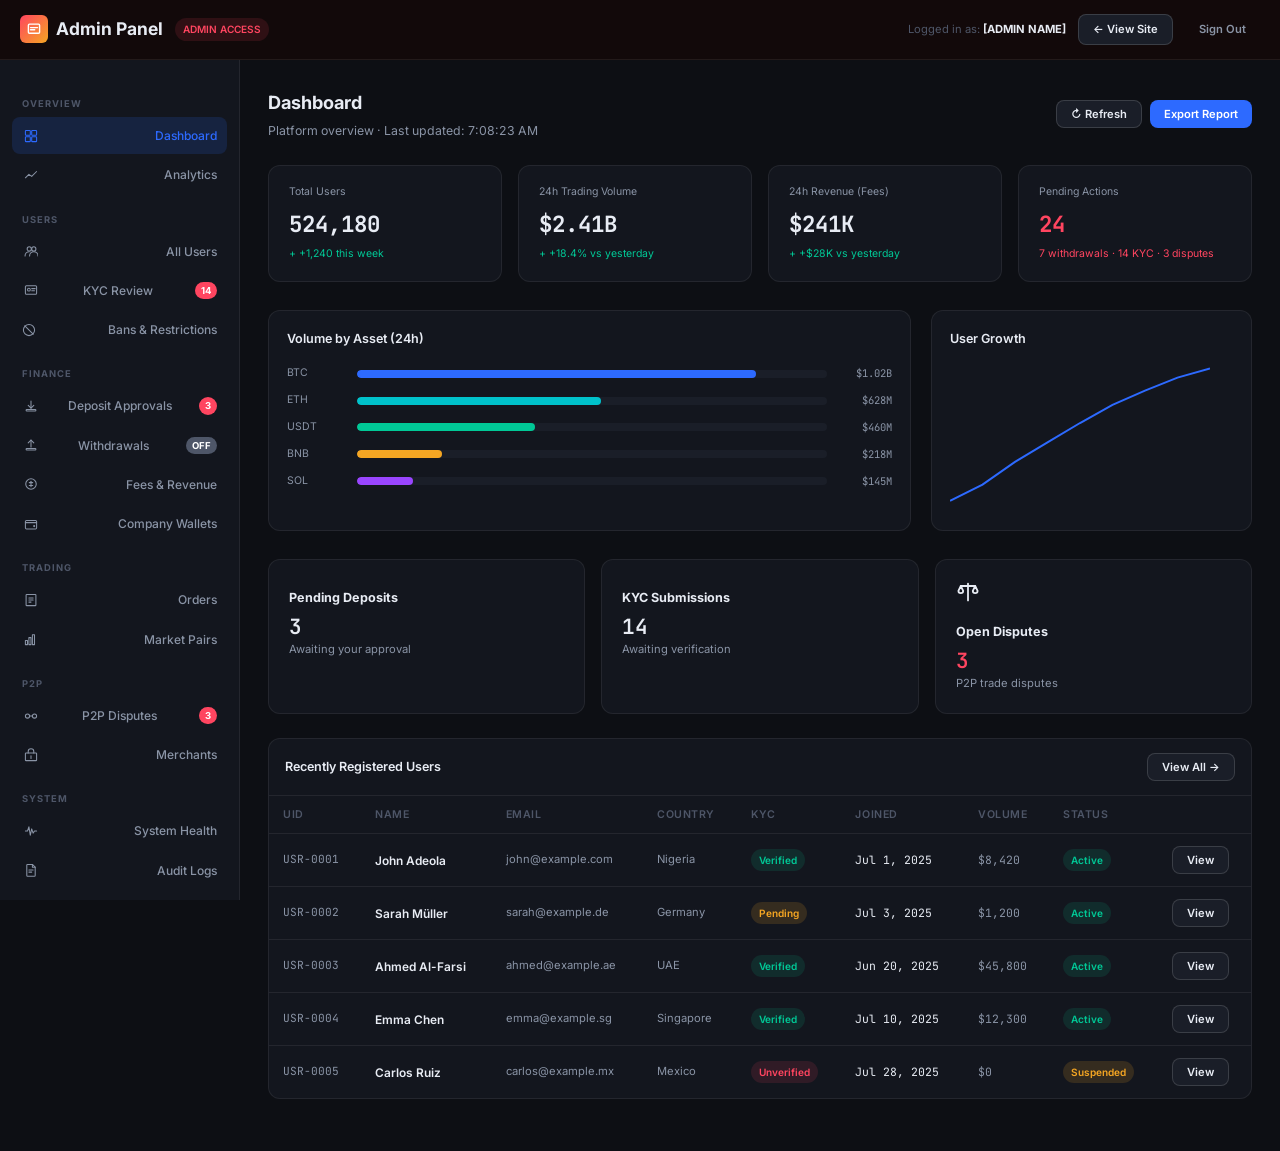
==== admin.html @ a9bc94a1 "Git desktop" ====
<!DOCTYPE html>
<html lang="en">
<head>
  <meta charset="UTF-8" />
  <meta name="viewport" content="width=device-width, initial-scale=1.0" />
  <title>Admin Panel — Arbicap</title>
  <link rel="stylesheet" href="style.css" />
  <style>
    .admin-page { padding-top: 60px; min-height: 100vh; background: var(--bg-base); }
    .admin-layout { display: grid; grid-template-columns: 240px 1fr; min-height: calc(100vh - 60px); }

    /* Admin sidebar */
    .admin-sidebar { background: var(--bg-surface); border-right: 1px solid var(--border); padding: 20px 12px; display: flex; flex-direction: column; position: sticky; top: 60px; height: calc(100vh - 60px); overflow-y: auto; }
    .admin-nav-label { font-size: 0.67rem; font-weight: 700; letter-spacing: 0.1em; text-transform: uppercase; color: var(--text-muted); padding: 0 10px; margin: 16px 0 6px; }
    .admin-nav-item { display: flex; align-items: center; justify-content: space-between; gap: 10px; padding: 9px 10px; border-radius: var(--radius); font-size: 0.86rem; font-weight: 500; color: var(--text-secondary); cursor: pointer; transition: all 0.15s; margin-bottom: 2px; }
    .admin-nav-item:hover { background: var(--bg-elevated); color: var(--text-primary); }
    .admin-nav-item.active { background: var(--accent-glow); color: var(--accent); }
    .admin-nav-item .icon { width: 18px; text-align: center; }
    .admin-nav-badge { background: var(--red); color: white; font-size: 0.68rem; font-weight: 700; padding: 1px 6px; border-radius: var(--radius-pill); }

    /* Admin content */
    .admin-content { padding: 28px; }
    .admin-section { display: none; }
    .admin-section.active { display: block; }

    /* Dashboard stats */
    .admin-stats { display: grid; grid-template-columns: repeat(4, 1fr); gap: 16px; margin-bottom: 28px; }
    .admin-stat { background: var(--bg-surface); border: 1px solid var(--border); border-radius: var(--radius-lg); padding: 18px 20px; }
    .admin-stat-label { font-size: 0.75rem; color: var(--text-secondary); margin-bottom: 6px; }
    .admin-stat-value { font-family: var(--font-mono); font-size: 1.6rem; font-weight: 700; }
    .admin-stat-sub { font-size: 0.75rem; margin-top: 4px; }

    /* Charts area */
    .admin-charts { display: grid; grid-template-columns: 2fr 1fr; gap: 20px; margin-bottom: 28px; }
    .admin-chart-card { background: var(--bg-surface); border: 1px solid var(--border); border-radius: var(--radius-lg); padding: 18px; }
    .chart-bar-row { display: flex; align-items: center; gap: 10px; margin-bottom: 10px; }
    .chart-bar-label { width: 60px; font-size: 0.75rem; color: var(--text-secondary); flex-shrink: 0; }
    .chart-bar-track { flex: 1; height: 8px; background: var(--bg-elevated); border-radius: 4px; overflow: hidden; }
    .chart-bar-fill { height: 100%; border-radius: 4px; }
    .chart-bar-val { font-size: 0.75rem; font-family: var(--font-mono); color: var(--text-secondary); width: 55px; text-align: right; flex-shrink: 0; }

    /* Tables */
    .admin-table-card { background: var(--bg-surface); border: 1px solid var(--border); border-radius: var(--radius-lg); overflow: hidden; margin-bottom: 24px; }
    .admin-table-header { display: flex; align-items: center; justify-content: space-between; padding: 14px 16px; border-bottom: 1px solid var(--border); flex-wrap: wrap; gap: 10px; }
    .admin-filters { display: flex; gap: 8px; flex-wrap: wrap; }
    .admin-filters select, .admin-filters input { background: var(--bg-elevated); border: 1px solid var(--border); border-radius: var(--radius); color: var(--text-primary); padding: 6px 10px; font-size: 0.8rem; }

    /* Risk meter */
    .risk-meter { display: flex; gap: 3px; margin-top: 4px; }
    .risk-block { width: 14px; height: 6px; border-radius: 2px; background: var(--bg-elevated); }
    .risk-block.filled-low { background: var(--green); }
    .risk-block.filled-med { background: var(--yellow); }
    .risk-block.filled-high { background: var(--red); }

    /* System health */
    .health-grid { display: grid; grid-template-columns: repeat(3, 1fr); gap: 14px; }
    .health-item { background: var(--bg-elevated); border: 1px solid var(--border); border-radius: var(--radius-lg); padding: 14px; }
    .health-status { display: flex; align-items: center; gap: 6px; font-size: 0.82rem; font-weight: 600; margin-bottom: 6px; }
    .health-dot { width: 8px; height: 8px; border-radius: 50%; }
    .health-dot.green { background: var(--green); box-shadow: 0 0 6px var(--green); }
    .health-dot.yellow { background: var(--yellow); }
    .health-dot.red { background: var(--red); }
    .health-metric { font-size: 0.75rem; color: var(--text-muted); }
  </style>
</head>
<body>

<!-- NAVBAR -->
<nav class="navbar" style="background:rgba(20,10,10,0.95);">
  <div style="display:flex;align-items:center;justify-content:space-between;width:100%;padding:0 20px;">
    <div class="flex items-center gap-12">
      <a href="index.html" class="nav-logo"><div class="logo-mark" style="background:linear-gradient(135deg,#ff4560,#f5a623);"><svg width="14" height="14" viewBox="0 0 20 20" fill="none" stroke="white" stroke-width="2" stroke-linecap="round" stroke-linejoin="round"><rect x="2" y="3" width="16" height="13" rx="1.5"/><line x1="5" y1="8" x2="15" y2="8"/><line x1="5" y1="11" x2="11" y2="11"/></svg></div><span>Admin Panel</span></a>
      <span class="badge badge-red" style="font-size:0.72rem;">ADMIN ACCESS</span>
    </div>
    <div class="flex gap-12 items-center">
      <span style="font-size:0.8rem;color:var(--text-muted);">Logged in as: <strong style="color:var(--text-primary);">[ADMIN NAME]</strong></span>
      <a href="index.html" class="btn btn-secondary btn-sm">← View Site</a>
      <button class="btn btn-ghost btn-sm" onclick="Auth.logout()">Sign Out</button>
    </div>
  </div>
</nav>

<div class="admin-page">
  <div class="admin-layout">

    <!-- ADMIN SIDEBAR -->
    <div class="admin-sidebar">
      <div class="admin-nav-label">Overview</div>
      <div class="admin-nav-item active" onclick="showAdmin('dashboard',this)"><span class="icon"><svg width="14" height="14" viewBox="0 0 20 20" fill="none" stroke="currentColor" stroke-width="1.5" stroke-linecap="round" stroke-linejoin="round"><rect x="2" y="2" width="7" height="7" rx="1"/><rect x="11" y="2" width="7" height="7" rx="1"/><rect x="2" y="11" width="7" height="7" rx="1"/><rect x="11" y="11" width="7" height="7" rx="1"/></svg></span> Dashboard</div>
      <div class="admin-nav-item" onclick="showAdmin('analytics',this)"><span class="icon"><svg width="14" height="14" viewBox="0 0 20 20" fill="none" stroke="currentColor" stroke-width="1.5" stroke-linecap="round" stroke-linejoin="round"><polyline points="2,14 7,9 11,12 18,5"/></svg></span> Analytics</div>

      <div class="admin-nav-label">Users</div>
      <div class="admin-nav-item" onclick="showAdmin('users',this)"><span class="icon"><svg width="14" height="14" viewBox="0 0 20 20" fill="none" stroke="currentColor" stroke-width="1.5" stroke-linecap="round" stroke-linejoin="round"><circle cx="7.5" cy="7" r="3"/><path d="M1.5 17c0-3.31 2.69-6 6-6"/><circle cx="14" cy="7" r="3"/><path d="M8 17c0-3.31 2.69-6 6-6s6 2.69 6 6"/></svg></span> All Users</div>
      <div class="admin-nav-item" onclick="showAdmin('kyc',this)"><span class="icon"><svg width="14" height="14" viewBox="0 0 20 20" fill="none" stroke="currentColor" stroke-width="1.5" stroke-linecap="round" stroke-linejoin="round"><rect x="2" y="4" width="16" height="12" rx="1.5"/><circle cx="7" cy="9.5" r="2"/><line x1="11" y1="8" x2="16" y2="8"/><line x1="11" y1="11" x2="15" y2="11"/></svg></span> KYC Review <span class="admin-nav-badge">14</span></div>
      <div class="admin-nav-item" onclick="showAdmin('bans',this)"><svg width="14" height="14" viewBox="0 0 20 20" fill="none" stroke="currentColor" stroke-width="1.5" stroke-linecap="round" stroke-linejoin="round"><circle cx="10" cy="10" r="8"/><line x1="4" y1="4" x2="16" y2="16"/></svg> Bans & Restrictions</div>

      <div class="admin-nav-label">Finance</div>
      <div class="admin-nav-item" onclick="showAdmin('deposits',this)"><span class="icon"><svg width="14" height="14" viewBox="0 0 20 20" fill="none" stroke="currentColor" stroke-width="1.5" stroke-linecap="round" stroke-linejoin="round"><line x1="10" y1="3" x2="10" y2="13"/><polyline points="6,9 10,13 14,9"/><rect x="3" y="15" width="14" height="2" rx="1"/></svg></span> Deposit Approvals <span class="admin-nav-badge" id="nav-dep-badge">0</span></div>
      <div class="admin-nav-item" onclick="showAdmin('withdrawals',this)"><span class="icon"><svg width="14" height="14" viewBox="0 0 20 20" fill="none" stroke="currentColor" stroke-width="1.5" stroke-linecap="round" stroke-linejoin="round"><line x1="10" y1="13" x2="10" y2="3"/><polyline points="6,7 10,3 14,7"/><rect x="3" y="15" width="14" height="2" rx="1"/></svg></span> Withdrawals <span class="admin-nav-badge" style="background:var(--text-muted);">OFF</span></div>
      <div class="admin-nav-item" onclick="showAdmin('fees',this)"><span class="icon"><svg width="14" height="14" viewBox="0 0 20 20" fill="none" stroke="currentColor" stroke-width="1.5" stroke-linecap="round" stroke-linejoin="round"><circle cx="10" cy="10" r="7.5"/><line x1="10" y1="6" x2="10" y2="14"/><line x1="7.5" y1="8" x2="12.5" y2="8"/><line x1="7.5" y1="12" x2="12.5" y2="12"/></svg></span> Fees & Revenue</div>
      <div class="admin-nav-item" onclick="showAdmin('wallets',this)"><span class="icon"><svg width="14" height="14" viewBox="0 0 20 20" fill="none" stroke="currentColor" stroke-width="1.5" stroke-linecap="round" stroke-linejoin="round"><rect x="2" y="5" width="16" height="12" rx="1.5"/><path d="M2 8h16"/><circle cx="14.5" cy="13" r="1.5" fill="currentColor" stroke="none"/></svg></span> Company Wallets</div>

      <div class="admin-nav-label">Trading</div>
      <div class="admin-nav-item" onclick="showAdmin('orders',this)"><span class="icon"><svg width="14" height="14" viewBox="0 0 20 20" fill="none" stroke="currentColor" stroke-width="1.5" stroke-linecap="round" stroke-linejoin="round"><rect x="3" y="2" width="14" height="16" rx="1"/><line x1="7" y1="7" x2="13" y2="7"/><line x1="7" y1="10" x2="13" y2="10"/><line x1="7" y1="13" x2="10" y2="13"/></svg></span> Orders</div>
      <div class="admin-nav-item" onclick="showAdmin('markets',this)"><span class="icon"><svg width="14" height="14" viewBox="0 0 20 20" fill="none" stroke="currentColor" stroke-width="1.5" stroke-linecap="round" stroke-linejoin="round"><rect x="2" y="12" width="3" height="6"/><rect x="7" y="8" width="3" height="10"/><rect x="12" y="4" width="3" height="14"/></svg></span> Market Pairs</div>

      <div class="admin-nav-label">P2P</div>
      <div class="admin-nav-item" onclick="showAdmin('p2p',this)"><span class="icon"><svg width="14" height="14" viewBox="0 0 20 20" fill="none" stroke="currentColor" stroke-width="1.5" stroke-linecap="round" stroke-linejoin="round"><circle cx="5" cy="10" r="3"/><circle cx="15" cy="10" r="3"/><line x1="8" y1="10" x2="12" y2="10"/></svg></span> P2P Disputes <span class="admin-nav-badge">3</span></div>
      <div class="admin-nav-item" onclick="showAdmin('merchants',this)"><span class="icon"><svg width="14" height="14" viewBox="0 0 20 20" fill="none" stroke="currentColor" stroke-width="1.5" stroke-linecap="round" stroke-linejoin="round"><rect x="2" y="7" width="16" height="11" rx="1"/><path d="M6 7V5a4 4 0 018 0v2"/><line x1="10" y1="11" x2="10" y2="15"/></svg></span> Merchants</div>

      <div class="admin-nav-label">System</div>
      <div class="admin-nav-item" onclick="showAdmin('system',this)"><span class="icon"><svg width="14" height="14" viewBox="0 0 20 20" fill="none" stroke="currentColor" stroke-width="1.5" stroke-linecap="round" stroke-linejoin="round"><polyline points="2,10 5,10 7,4 9,16 11,7 13,13 15,10 18,10"/></svg></span> System Health</div>
      <div class="admin-nav-item" onclick="showAdmin('logs',this)"><span class="icon"><svg width="14" height="14" viewBox="0 0 20 20" fill="none" stroke="currentColor" stroke-width="1.5" stroke-linecap="round" stroke-linejoin="round"><path d="M5 2h7l4 4v12a1 1 0 01-1 1H5a1 1 0 01-1-1V3a1 1 0 011-1z"/><polyline points="12,2 12,6 16,6"/><line x1="7" y1="10" x2="13" y2="10"/><line x1="7" y1="13" x2="11" y2="13"/></svg></span> Audit Logs</div>
      <div class="admin-nav-item" onclick="showAdmin('settings',this)"><span class="icon"><svg width="14" height="14" viewBox="0 0 20 20" fill="none" stroke="currentColor" stroke-width="1.5" stroke-linecap="round" stroke-linejoin="round"><circle cx="10" cy="10" r="2.5"/><path d="M10 2v2M10 16v2M2 10h2M16 10h2M4.22 4.22l1.42 1.42M14.36 14.36l1.42 1.42M4.22 15.78l1.42-1.42M14.36 5.64l1.42-1.42"/></svg></span> Platform Settings</div>

      <div style="margin-top:auto;padding-top:16px;border-top:1px solid var(--border);">
        <div style="font-size:0.72rem;color:var(--text-muted);text-align:center;">v1.0.0 · Arbicap<br/>Admin Panel</div>
      </div>
    </div>

    <!-- ADMIN CONTENT -->
    <div class="admin-content">

      <!-- ── DASHBOARD ─────────────────────────── -->
      <div class="admin-section active" id="admin-dashboard">
        <div class="page-header flex justify-between items-center">
          <div><div class="page-title">Dashboard</div><div class="page-subtitle">Platform overview · Last updated: <span id="admin-time"></span></div></div>
          <div class="flex gap-8">
            <button class="btn btn-secondary btn-sm" onclick="showToast('Refreshing data...','info')">↻ Refresh</button>
            <button class="btn btn-primary btn-sm" onclick="showToast('Generating report...','info')"> Export Report</button>
          </div>
        </div>

        <!-- Stats -->
        <div class="admin-stats">
          <div class="admin-stat">
            <div class="admin-stat-label">Total Users</div>
            <div class="admin-stat-value">524,180</div>
            <div class="admin-stat-sub text-green">+ +1,240 this week</div>
          </div>
          <div class="admin-stat">
            <div class="admin-stat-label">24h Trading Volume</div>
            <div class="admin-stat-value">$2.41B</div>
            <div class="admin-stat-sub text-green">+ +18.4% vs yesterday</div>
          </div>
          <div class="admin-stat">
            <div class="admin-stat-label">24h Revenue (Fees)</div>
            <div class="admin-stat-value">$241K</div>
            <div class="admin-stat-sub text-green">+ +$28K vs yesterday</div>
          </div>
          <div class="admin-stat">
            <div class="admin-stat-label">Pending Actions</div>
            <div class="admin-stat-value text-red">24</div>
            <div class="admin-stat-sub text-red">7 withdrawals · 14 KYC · 3 disputes</div>
          </div>
        </div>

        <!-- Charts row -->
        <div class="admin-charts">
          <div class="admin-chart-card">
            <div class="card-header"><span class="card-title">Volume by Asset (24h)</span></div>
            <div class="chart-bar-row"><span class="chart-bar-label">BTC</span><div class="chart-bar-track"><div class="chart-bar-fill" style="width:85%;background:var(--accent);"></div></div><span class="chart-bar-val">$1.02B</span></div>
            <div class="chart-bar-row"><span class="chart-bar-label">ETH</span><div class="chart-bar-track"><div class="chart-bar-fill" style="width:52%;background:var(--teal);"></div></div><span class="chart-bar-val">$628M</span></div>
            <div class="chart-bar-row"><span class="chart-bar-label">USDT</span><div class="chart-bar-track"><div class="chart-bar-fill" style="width:38%;background:var(--green);"></div></div><span class="chart-bar-val">$460M</span></div>
            <div class="chart-bar-row"><span class="chart-bar-label">BNB</span><div class="chart-bar-track"><div class="chart-bar-fill" style="width:18%;background:var(--yellow);"></div></div><span class="chart-bar-val">$218M</span></div>
            <div class="chart-bar-row"><span class="chart-bar-label">SOL</span><div class="chart-bar-track"><div class="chart-bar-fill" style="width:12%;background:#9945ff;"></div></div><span class="chart-bar-val">$145M</span></div>
          </div>
          <div class="admin-chart-card">
            <div class="card-header"><span class="card-title">User Growth</span></div>
            <canvas id="admin-chart" width="260" height="140"></canvas>
          </div>
        </div>

        <!-- Quick links to pending -->
        <div style="display:grid;grid-template-columns:repeat(3,1fr);gap:16px;margin-bottom:24px;">
          <div class="card" style="cursor:pointer;" onclick="showAdmin('deposits',document.querySelector('[onclick*=deposits]'))">
            <div style="font-size:1.5rem;margin-bottom:8px;"></div>
            <div style="font-size:0.9rem;font-weight:700;">Pending Deposits</div>
            <div class="stat-value text-yellow mt-8" id="dash-dep-count">—</div>
            <div class="caption mt-4">Awaiting your approval</div>
          </div>
          <div class="card" style="cursor:pointer;" onclick="showAdmin('kyc',document.querySelector('[onclick*=kyc]'))">
            <div style="font-size:1.5rem;margin-bottom:8px;"></div>
            <div style="font-size:0.9rem;font-weight:700;">KYC Submissions</div>
            <div class="stat-value text-yellow mt-8">14</div>
            <div class="caption mt-4">Awaiting verification</div>
          </div>
          <div class="card" style="cursor:pointer;" onclick="showAdmin('p2p',document.querySelector('[onclick*=p2p]'))">
            <div style="margin-bottom:12px;"><svg width="24" height="24" viewBox="0 0 20 20" fill="none" stroke="currentColor" stroke-width="1.5" stroke-linecap="round" stroke-linejoin="round"><line x1="10" y1="3" x2="10" y2="17"/><line x1="4" y1="5" x2="16" y2="5"/><path d="M4 5L2 9c0 2 2 2 2 2s2 0 2-2L4 5z"/><path d="M16 5L14 9c0 2 2 2 2 2s2 0 2-2L16 5z"/></svg></div>
            <div style="font-size:0.9rem;font-weight:700;">Open Disputes</div>
            <div class="stat-value text-red mt-8">3</div>
            <div class="caption mt-4">P2P trade disputes</div>
          </div>
        </div>

        <!-- Recent users -->
        <div class="admin-table-card">
          <div class="admin-table-header"><span class="card-title">Recently Registered Users</span><button class="btn btn-secondary btn-sm" onclick="showAdmin('users',document.querySelector('[onclick*=users]'))">View All →</button></div>
          <div class="table-wrap">
            <table>
              <thead><tr><th>UID</th><th>Name</th><th>Email</th><th>Country</th><th>KYC</th><th>Joined</th><th>Volume</th><th>Status</th><th></th></tr></thead>
              <tbody id="recent-users"></tbody>
            </table>
          </div>
        </div>
      </div>

      <!-- ── USERS ────────────────────────────── -->
      <div class="admin-section" id="admin-users">
        <div class="page-header"><div class="page-title">User Management</div></div>
        <div class="admin-table-card">
          <div class="admin-table-header">
            <span class="card-title">All Users (524,180)</span>
            <div class="admin-filters">
              <input type="text" placeholder=" Search name / email / UID..." style="width:240px;" />
              <select><option>All KYC</option><option>Verified</option><option>Pending</option><option>Unverified</option></select>
              <select><option>All Status</option><option>Active</option><option>Suspended</option><option>Banned</option></select>
              <select><option>All Countries</option><option>Nigeria</option><option>USA</option><option>UK</option></select>
              <button class="btn btn-primary btn-sm">Filter</button>
            </div>
          </div>
          <div class="table-wrap">
            <table>
              <thead><tr><th>UID</th><th>Name</th><th>Email</th><th>Country</th><th>KYC</th><th>Balance (USDT)</th><th>Joined</th><th>Risk</th><th>Status</th><th>Actions</th></tr></thead>
              <tbody id="users-tbody"></tbody>
            </table>
          </div>
          <div style="display:flex;justify-content:space-between;align-items:center;padding:12px 16px;border-top:1px solid var(--border);">
            <span class="caption">Showing 1–20 of 524,180 users</span>
            <div class="flex gap-8"><button class="btn btn-secondary btn-sm">← Prev</button><button class="btn btn-primary btn-sm">1</button><button class="btn btn-secondary btn-sm">2</button><button class="btn btn-secondary btn-sm">Next →</button></div>
          </div>
        </div>
      </div>

      <!-- ── KYC REVIEW ─────────────────────── -->
      <div class="admin-section" id="admin-kyc">
        <div class="page-header"><div class="page-title">KYC Review Queue</div><div class="page-subtitle">14 submissions awaiting review</div></div>
        <div class="admin-table-card">
          <div class="admin-table-header">
            <div class="admin-filters">
              <select><option>All Levels</option><option>Level 2</option><option>Level 3</option></select>
              <select><option>All Status</option><option>Pending</option><option>In Review</option></select>
              <select><option>All Countries</option></select>
            </div>
          </div>
          <div class="table-wrap">
            <table>
              <thead><tr><th>UID</th><th>Name</th><th>Country</th><th>Level</th><th>Submitted</th><th>ID Type</th><th>Selfie</th><th>Status</th><th>Actions</th></tr></thead>
              <tbody id="kyc-tbody"></tbody>
            </table>
          </div>
        </div>
      </div>

      <!-- ── DEPOSITS (PENDING APPROVAL) ─────── -->
      <div class="admin-section" id="admin-deposits">
        <div class="page-header flex justify-between items-center">
          <div><div class="page-title">Deposit Approvals</div><div class="page-subtitle">Users send to the company wallet, then submit their tx hash here for your review</div></div>
          <button class="btn btn-secondary btn-sm" onclick="loadPendingDeposits()">↻ Refresh</button>
        </div>

        <div class="alert alert-info mb-20" style="font-size:0.85rem;">
          <strong>How this works:</strong> Every user deposits to your company wallet addresses. After sending, they submit their transaction hash. You verify it on the blockchain explorer, then click <strong>Approve</strong> to credit their account, or <strong>Reject</strong> if invalid.
        </div>

        <!-- Company wallet addresses quick-reference -->
        <div class="card mb-20">
          <div class="card-title mb-12"> Your Company Wallet Addresses</div>
          <div class="table-wrap">
            <table>
              <thead><tr><th>Coin</th><th>Network</th><th>Your Wallet Address</th><th>Explorer</th></tr></thead>
              <tbody id="company-wallets-tbody"></tbody>
            </table>
          </div>
        </div>

        <!-- Pending deposits table -->
        <div class="admin-table-card">
          <div class="admin-table-header">
            <span class="card-title">Pending Deposit Submissions <span id="pending-dep-count" class="badge badge-red ml-8">0</span></span>
            <div class="admin-filters">
              <select id="dep-filter-asset" onchange="filterDeposits()">
                <option value="">All Assets</option>
                <option>BTC</option><option>ETH</option><option>USDT</option><option>BNB</option><option>SOL</option><option>XRP</option>
              </select>
              <button class="btn btn-primary btn-sm" onclick="loadPendingDeposits()">Filter</button>
            </div>
          </div>
          <div class="table-wrap">
            <table>
              <thead>
                <tr>
                  <th>Submitted</th>
                  <th>User</th>
                  <th>KYC</th>
                  <th>Asset</th>
                  <th>Network</th>
                  <th>Amount</th>
                  <th>TX Hash</th>
                  <th>Verify</th>
                  <th>Actions</th>
                </tr>
              </thead>
              <tbody id="deposits-tbody">
                <tr><td colspan="9" style="text-align:center;color:var(--text-muted);padding:32px;">Click Refresh to load pending deposits</td></tr>
              </tbody>
            </table>
          </div>
        </div>

        <!-- All deposit history -->
        <div class="admin-table-card mt-24">
          <div class="admin-table-header">
            <span class="card-title">All Deposit History</span>
            <div class="admin-filters">
              <select id="dep-hist-status">
                <option value="">All Status</option>
                <option value="pending_review">Pending</option>
                <option value="completed">Approved</option>
                <option value="failed">Rejected</option>
              </select>
              <select id="dep-hist-asset"><option value="">All Assets</option><option>BTC</option><option>ETH</option><option>USDT</option></select>
              <button class="btn btn-primary btn-sm" onclick="loadDepositHistory()">Load</button>
            </div>
          </div>
          <div class="table-wrap">
            <table>
              <thead><tr><th>Date</th><th>User</th><th>Asset</th><th>Amount</th><th>TX Hash</th><th>Status</th><th>Reviewed By</th></tr></thead>
              <tbody id="dep-history-tbody">
                <tr><td colspan="7" style="text-align:center;color:var(--text-muted);padding:24px;">Click Load to view history</td></tr>
              </tbody>
            </table>
          </div>
        </div>
      </div>

      <!-- ── WITHDRAWALS ─────────────────────── -->
      <div class="admin-section" id="admin-withdrawals">
        <div class="page-header"><div class="page-title">Withdrawal Management</div><div class="page-subtitle">Withdrawals are currently disabled platform-wide</div></div>

        <div class="alert alert-warning mb-20">
           <strong>Withdrawals are currently disabled.</strong> To enable them, set <code style="background:var(--bg-elevated);padding:2px 6px;border-radius:4px;">WITHDRAWALS_LIVE=true</code> in your backend <code>.env</code> file and restart the server.
          <br/><br/>
          When enabled, withdrawal requests will appear here for manual review before processing.
        </div>

        <div class="card mb-20">
          <div class="card-title mb-12">Withdrawal System Status</div>
          <div style="display:flex;align-items:center;gap:16px;padding:16px;background:var(--bg-elevated);border-radius:var(--radius-lg);">
            <div style="width:12px;height:12px;border-radius:50%;background:var(--red);box-shadow:0 0 8px var(--red);flex-shrink:0;"></div>
            <div>
              <div style="font-weight:600;">Withdrawals: OFFLINE</div>
              <div class="caption">Set WITHDRAWALS_LIVE=true in .env to enable. Restart backend after changing.</div>
            </div>
            <button class="btn btn-secondary btn-sm" style="margin-left:auto;" onclick="showToast('Set WITHDRAWALS_LIVE=true in your backend .env file and restart the server','info',5000)">How to Enable →</button>
          </div>
        </div>

        <div class="admin-table-card">
          <div class="admin-table-header">
            <span class="card-title">Pending Withdrawal Requests</span>
            <div class="admin-filters">
              <select><option>All Assets</option><option>BTC</option><option>ETH</option><option>USDT</option></select>
            </div>
          </div>
          <div class="table-wrap">
            <table>
              <thead><tr><th>ID</th><th>User</th><th>Asset</th><th>Amount</th><th>To Address</th><th>Requested</th><th>Status</th><th>Actions</th></tr></thead>
              <tbody id="withdrawals-tbody">
                <tr><td colspan="8" style="text-align:center;color:var(--text-muted);padding:32px;">No pending withdrawals — withdrawals are currently disabled</td></tr>
              </tbody>
            </table>
          </div>
        </div>
      </div>

      <!-- ── P2P DISPUTES ─────────────────────── -->
      <div class="admin-section" id="admin-p2p">
        <div class="page-header"><div class="page-title">P2P Disputes</div><div class="page-subtitle">3 open disputes requiring resolution</div></div>
        <div class="admin-table-card">
          <div class="table-wrap">
            <table>
              <thead><tr><th>Order ID</th><th>Buyer</th><th>Seller</th><th>Asset</th><th>Amount</th><th>Reason</th><th>Opened</th><th>Status</th><th>Actions</th></tr></thead>
              <tbody id="disputes-tbody"></tbody>
            </table>
          </div>
        </div>
      </div>

      <!-- ── SYSTEM HEALTH ─────────────────────── -->
      <div class="admin-section" id="admin-system">
        <div class="page-header"><div class="page-title">System Health</div></div>
        <div class="health-grid mb-24">
          <div class="health-item"><div class="health-status"><div class="health-dot green"></div> Matching Engine</div><div class="health-metric">Latency: 8ms · Orders/sec: 12,400</div></div>
          <div class="health-item"><div class="health-status"><div class="health-dot green"></div>WebSocket Server</div><div class="health-metric">Connections: 84,200 · Uptime: 99.98%</div></div>
          <div class="health-item"><div class="health-status"><div class="health-dot green"></div>REST API</div><div class="health-metric">Req/min: 240K · P99: 42ms</div></div>
          <div class="health-item"><div class="health-status"><div class="health-dot green"></div>Database (Primary)</div><div class="health-metric">CPU: 34% · Queries/sec: 8,200</div></div>
          <div class="health-item"><div class="health-status"><div class="health-dot green"></div>Redis Cache</div><div class="health-metric">Hit rate: 98.2% · Memory: 12.4GB</div></div>
          <div class="health-item"><div class="health-status"><div class="health-dot yellow"></div>Bitcoin Node</div><div class="health-metric">Block: [LATEST] · Sync: 99.8%</div></div>
          <div class="health-item"><div class="health-status"><div class="health-dot green"></div>Ethereum Node</div><div class="health-metric">Block: [LATEST] · Sync: 100%</div></div>
          <div class="health-item"><div class="health-status"><div class="health-dot green"></div>Hot Wallet Service</div><div class="health-metric">Balance: [BALANCE] BTC · Active</div></div>
          <div class="health-item"><div class="health-status"><div class="health-dot green"></div>KYC Provider</div><div class="health-metric">API: Online · Queue: 14 pending</div></div>
        </div>
        <div class="card">
          <div class="card-title mb-16">Wallet Reserves</div>
          <div style="display:grid;grid-template-columns:repeat(4,1fr);gap:16px;">
            <div class="stat-card"><div class="stat-label">Hot Wallet (BTC)</div><div class="stat-value">[X.XX] BTC</div><div class="stat-change caption">~5% of total</div></div>
            <div class="stat-card"><div class="stat-label">Cold Storage (BTC)</div><div class="stat-value">[X.XX] BTC</div><div class="stat-change caption">~95% of total</div></div>
            <div class="stat-card"><div class="stat-label">Hot Wallet (ETH)</div><div class="stat-value">[X.XX] ETH</div><div class="stat-change caption">~5% of total</div></div>
            <div class="stat-card"><div class="stat-label">USDT Reserves</div><div class="stat-value">$[X.XM]</div><div class="stat-change caption">Operational pool</div></div>
          </div>
        </div>
      </div>

      <!-- ── PLATFORM SETTINGS ─────────────────── -->
      <div class="admin-section" id="admin-settings">
        <div class="page-header"><div class="page-title">Platform Settings</div></div>
        <div style="display:flex;flex-direction:column;gap:20px;">
          <div class="card">
            <div class="card-title mb-16">Trading Settings</div>
            <div style="display:grid;grid-template-columns:1fr 1fr;gap:16px;">
              <div class="form-group"><label class="form-label">Maker Fee (%)</label><input type="number" class="form-input w-full" value="0.1" step="0.01" /></div>
              <div class="form-group"><label class="form-label">Taker Fee (%)</label><input type="number" class="form-input w-full" value="0.1" step="0.01" /></div>
              <div class="form-group"><label class="form-label">P2P Trade Fee (%)</label><input type="number" class="form-input w-full" value="0" step="0.01" /></div>
              <div class="form-group"><label class="form-label">Min Order Size (USDT)</label><input type="number" class="form-input w-full" value="1" /></div>
            </div>
          </div>
          <div class="card">
            <div class="card-title mb-16">Withdrawal Limits & Controls</div>
            <div style="display:grid;grid-template-columns:1fr 1fr;gap:16px;">
              <div class="form-group"><label class="form-label">KYC Level 1 Daily Limit (USD)</label><input type="number" class="form-input w-full" value="0" /></div>
              <div class="form-group"><label class="form-label">KYC Level 2 Daily Limit (USD)</label><input type="number" class="form-input w-full" value="10000" /></div>
              <div class="form-group"><label class="form-label">KYC Level 3 Daily Limit (USD)</label><input type="number" class="form-input w-full" value="100000" /></div>
              <div class="form-group"><label class="form-label">Manual Review Threshold (USD)</label><input type="number" class="form-input w-full" value="5000" /></div>
            </div>
          </div>
          <div class="card">
            <div class="card-title mb-16">Platform Controls</div>
            <div style="display:flex;flex-direction:column;gap:14px;">
              <div style="display:flex;justify-content:space-between;align-items:center;"><div><div style="font-size:0.88rem;font-weight:600;">Maintenance Mode</div><div class="caption">Disables trading and deposits for all users</div></div><label class="toggle"><input type="checkbox" /><span class="toggle-slider"></span></label></div>
              <div style="display:flex;justify-content:space-between;align-items:center;"><div><div style="font-size:0.88rem;font-weight:600;">New Registrations</div><div class="caption">Allow new users to sign up</div></div><label class="toggle"><input type="checkbox" checked /><span class="toggle-slider"></span></label></div>
              <div style="display:flex;justify-content:space-between;align-items:center;"><div><div style="font-size:0.88rem;font-weight:600;">P2P Marketplace</div><div class="caption">Enable P2P trading for all users</div></div><label class="toggle"><input type="checkbox" checked /><span class="toggle-slider"></span></label></div>
              <div style="display:flex;justify-content:space-between;align-items:center;"><div><div style="font-size:0.88rem;font-weight:600;">Fiat Deposits</div><div class="caption">Enable fiat on-ramp</div></div><label class="toggle"><input type="checkbox" checked /><span class="toggle-slider"></span></label></div>
            </div>
          </div>
          <button class="btn btn-primary" onclick="showToast('Platform settings saved','success')">Save All Settings</button>
        </div>
      </div>

    </div>
  </div>
</div>

<!-- USER DETAIL MODAL -->
<div class="modal-overlay" id="user-modal">
  <div class="modal" style="max-width:560px;">
    <div class="modal-header"><span class="modal-title" id="user-modal-title">User Detail</span><button class="modal-close"><svg width="12" height="12" viewBox="0 0 20 20" fill="none" stroke="currentColor" stroke-width="2.5" stroke-linecap="round"><line x1="4" y1="4" x2="16" y2="16"/><line x1="16" y1="4" x2="4" y2="16"/></svg></button></div>
    <div id="user-modal-body"></div>
  </div>
</div>

<script src="icons.js"></script>
<script src="app.js"></script>
<script>
  document.getElementById('admin-time').textContent = new Date().toLocaleTimeString();

  // ── Admin nav ─────────────────────────────────
  function showAdmin(id, el) {
    document.querySelectorAll('.admin-section').forEach(s => s.classList.remove('active'));
    document.getElementById('admin-' + id).classList.add('active');
    document.querySelectorAll('.admin-nav-item').forEach(n => n.classList.remove('active'));
    if (el) el.classList.add('active');
  }

  // ── Mock data ─────────────────────────────────
  const USERS = [
    {uid:'USR-0001',name:'John Adeola',email:'john@example.com',country:'Nigeria',kyc:'Verified',balance:'$8,420',joined:'Jul 1, 2025',risk:1,status:'Active'},
    {uid:'USR-0002',name:'Sarah Müller',email:'sarah@example.de',country:'Germany',kyc:'Pending',balance:'$1,200',joined:'Jul 3, 2025',risk:2,status:'Active'},
    {uid:'USR-0003',name:'Ahmed Al-Farsi',email:'ahmed@example.ae',country:'UAE',kyc:'Verified',balance:'$45,800',joined:'Jun 20, 2025',risk:1,status:'Active'},
    {uid:'USR-0004',name:'Emma Chen',email:'emma@example.sg',country:'Singapore',kyc:'Verified',balance:'$12,300',joined:'Jul 10, 2025',risk:1,status:'Active'},
    {uid:'USR-0005',name:'Carlos Ruiz',email:'carlos@example.mx',country:'Mexico',kyc:'Unverified',balance:'$0',joined:'Jul 28, 2025',risk:3,status:'Suspended'},
  ];

  function riskMeter(level) {
    return `<div class="risk-meter">${[1,2,3].map(i => `<div class="risk-block ${i<=level?'filled-'+(level===1?'low':level===2?'med':'high'):''}"></div>`).join('')}</div>`;
  }

  function kycBadge(k) { return `<span class="badge ${k==='Verified'?'badge-green':k==='Pending'?'badge-yellow':'badge-red'}">${k}</span>`; }
  function statusBadge(s) { return `<span class="badge ${s==='Active'?'badge-green':s==='Suspended'?'badge-yellow':'badge-red'}">${s}</span>`; }

  document.getElementById('recent-users').innerHTML = USERS.map(u => `
    <tr>
      <td class="mono caption">${u.uid}</td>
      <td style="font-weight:600;font-size:0.85rem;">${u.name}</td>
      <td class="caption">${u.email}</td>
      <td class="caption">${u.country}</td>
      <td>${kycBadge(u.kyc)}</td>
      <td class="mono" style="font-size:0.82rem;">${u.joined}</td>
      <td class="mono text-secondary" style="font-size:0.82rem;">${u.balance}</td>
      <td>${statusBadge(u.status)}</td>
      <td><button class="btn btn-secondary btn-sm" onclick="viewUser('${u.uid}','${u.name}')">View</button></td>
    </tr>`).join('');

  document.getElementById('users-tbody').innerHTML = USERS.map(u => `
    <tr>
      <td class="mono caption">${u.uid}</td>
      <td style="font-weight:600;font-size:0.85rem;">${u.name}</td>
      <td class="caption">${u.email}</td>
      <td class="caption">${u.country}</td>
      <td>${kycBadge(u.kyc)}</td>
      <td class="mono text-secondary" style="font-size:0.82rem;">${u.balance}</td>
      <td class="caption">${u.joined}</td>
      <td>${riskMeter(u.risk)}</td>
      <td>${statusBadge(u.status)}</td>
      <td><div class="flex gap-4">
        <button class="btn btn-secondary btn-sm" onclick="viewUser('${u.uid}','${u.name}')">View</button>
        <button class="btn btn-ghost btn-sm text-red" onclick="showToast('User suspended','success')">Suspend</button>
      </div></td>
    </tr>`).join('');

  // KYC
  const KYC_QUEUE = [
    {uid:'USR-0012',name:'Fatima Bello',country:'Nigeria',level:'Level 2',submitted:'Jul 28, 09:12',idType:'National ID',selfie:'Uploaded',status:'Pending'},
    {uid:'USR-0021',name:'James Okafor',country:'Nigeria',level:'Level 2',submitted:'Jul 28, 11:44',idType:'Passport',selfie:'Uploaded',status:'In Review'},
    {uid:'USR-0034',name:'Priya Patel',country:'India',level:'Level 3',submitted:'Jul 27, 15:30',idType:'Passport',selfie:'Uploaded',status:'Pending'},
  ];
  document.getElementById('kyc-tbody').innerHTML = KYC_QUEUE.map(k => `
    <tr>
      <td class="mono caption">${k.uid}</td>
      <td style="font-weight:600;font-size:0.85rem;">${k.name}</td>
      <td class="caption">${k.country}</td>
      <td><span class="badge badge-blue">${k.level}</span></td>
      <td class="caption">${k.submitted}</td>
      <td class="caption">${k.idType}</td>
      <td><span class="badge badge-green">${k.selfie}</span></td>
      <td><span class="badge ${k.status==='Pending'?'badge-yellow':'badge-blue'}">${k.status}</span></td>
      <td><div class="flex gap-4">
        <button class="btn btn-primary btn-sm" onclick="showToast('Opening KYC review... integrate your KYC provider dashboard','info')">Review</button>
        <button class="btn btn-green btn-sm" onclick="showToast('KYC Approved for ${k.name}','success')">Approve</button>
        <button class="btn btn-ghost btn-sm text-red" onclick="showToast('KYC Rejected','success')">Reject</button>
      </div></td>
    </tr>`).join('');

  // Withdrawals
  const WITHDRAWALS = [
    {id:'WD-8801',user:'John Adeola',asset:'BTC',amount:'0.1200',usd:'$8,091.90',addr:'bc1qxy...0wlh',date:'Jul 29, 08:12',risk:1,status:'Pending Review'},
    {id:'WD-8802',user:'Ahmed Al-Farsi',asset:'USDT',amount:'15,000',usd:'$15,000',addr:'TXbLK...wEBR',date:'Jul 29, 10:44',risk:2,status:'Pending Review'},
    {id:'WD-8803',user:'Emma Chen',asset:'ETH',amount:'2.4000',usd:'$8,452.32',addr:'0x1a2b...3c4d',date:'Jul 29, 11:05',risk:1,status:'Approved'},
    {id:'WD-8804',user:'Carlos Ruiz',asset:'BTC',amount:'5.0000',usd:'$337,162',addr:'bc1q...suspicious',date:'Jul 29, 11:30',risk:3,status:'Pending Review'},
  ];
  document.getElementById('withdrawals-tbody').innerHTML = WITHDRAWALS.map(w => `
    <tr>
      <td class="mono caption">${w.id}</td>
      <td style="font-weight:600;font-size:0.85rem;">${w.user}</td>
      <td><span class="badge badge-blue">${w.asset}</span></td>
      <td class="mono" style="font-size:0.85rem;">${w.amount}</td>
      <td class="mono text-accent" style="font-size:0.85rem;">${w.usd}</td>
      <td class="mono caption">${w.addr}</td>
      <td class="caption">${w.date}</td>
      <td>${riskMeter(w.risk)}</td>
      <td><span class="badge ${w.status==='Approved'?'badge-green':'badge-yellow'}">${w.status}</span></td>
      <td><div class="flex gap-4">
        <button class="btn btn-green btn-sm" onclick="showToast('Withdrawal ${w.id} approved','success')">Approve</button>
        <button class="btn btn-ghost btn-sm text-red" onclick="showToast('Withdrawal rejected','success')">Reject</button>
      </div></td>
    </tr>`).join('');

  // Disputes
  const DISPUTES = [
    {id:'P2P-8821',buyer:'JohnA',seller:'CryptoKing_NG',asset:'BTC',amount:'0.00147',reason:"Paid but seller won't release",opened:'Jul 28, 14:45',status:'Open'},
    {id:'P2P-8799',buyer:'FatimaB',seller:'TraderMax',asset:'USDT',amount:'500.00',reason:'Wrong bank details',opened:'Jul 27, 11:20',status:'Under Review'},
    {id:'P2P-8780',buyer:'JamesO',seller:'FastTrade_Pro',asset:'ETH',amount:'0.0500',reason:'Seller unresponsive',opened:'Jul 26, 09:10',status:'Open'},
  ];
  document.getElementById('disputes-tbody').innerHTML = DISPUTES.map(d => `
    <tr>
      <td class="mono caption">${d.id}</td>
      <td style="font-weight:600;font-size:0.85rem;">${d.buyer}</td>
      <td style="font-size:0.85rem;">${d.seller}</td>
      <td><span class="badge badge-blue">${d.asset}</span></td>
      <td class="mono" style="font-size:0.85rem;">${d.amount}</td>
      <td style="font-size:0.82rem;color:var(--text-secondary);max-width:160px;">${d.reason}</td>
      <td class="caption">${d.opened}</td>
      <td><span class="badge ${d.status==='Open'?'badge-red':'badge-yellow'}">${d.status}</span></td>
      <td><div class="flex gap-4">
        <button class="btn btn-primary btn-sm" onclick="showToast('Opening dispute thread for ${d.id}','info')">View Chat</button>
        <button class="btn btn-green btn-sm" onclick="showToast('Escrow released to buyer','success')">Release to Buyer</button>
        <button class="btn btn-ghost btn-sm text-red" onclick="showToast('Returned to seller','success')">Return to Seller</button>
      </div></td>
    </tr>`).join('');

  // User detail modal
  function viewUser(uid, name) {
    document.getElementById('user-modal-title').textContent = `${name} · ${uid}`;
    document.getElementById('user-modal-body').innerHTML = `
      <div style="display:grid;grid-template-columns:1fr 1fr;gap:12px;margin-bottom:16px;">
        <div class="stat-card"><div class="stat-label">Portfolio Value</div><div class="stat-value">$8,420</div></div>
        <div class="stat-card"><div class="stat-label">Total Traded</div><div class="stat-value">$42,100</div></div>
      </div>
      <div style="display:flex;flex-direction:column;gap:8px;margin-bottom:16px;">
        <div class="order-field"><span class="order-field-label">Email</span><span>john@example.com</span></div>
        <div class="order-field"><span class="order-field-label">KYC Level</span><span class="badge badge-green">Verified — Level 2</span></div>
        <div class="order-field"><span class="order-field-label">Country</span><span>Nigeria</span></div>
        <div class="order-field"><span class="order-field-label">2FA</span><span class="badge badge-green">Enabled</span></div>
        <div class="order-field"><span class="order-field-label">Registered</span><span>Jul 1, 2025</span></div>
        <div class="order-field"><span class="order-field-label">Last Login</span><span>Jul 29, 2025 · 14:32</span></div>
      </div>
      <div style="display:flex;gap:10px;flex-wrap:wrap;">
        <button class="btn btn-secondary btn-sm" onclick="showToast('Viewing full user profile','info')">View Full Profile</button>
        <button class="btn btn-yellow btn-sm" style="background:var(--yellow);color:#000;" onclick="showToast('User suspended','success');closeModal('user-modal')">Suspend</button>
        <button class="btn btn-red btn-sm" onclick="showToast('User banned','success');closeModal('user-modal')">Ban User</button>
        <button class="btn btn-secondary btn-sm" onclick="showToast('Reset email sent','success')">Force Password Reset</button>
      </div>`;
    openModal('user-modal');
  }

  // Admin chart
  const canvas = document.getElementById('admin-chart');
  if (canvas) {
    canvas.width = 260; canvas.height = 140;
    const ctx = canvas.getContext('2d');
    const data = [320000,345000,380000,410000,440000,468000,490000,510000,524180];
    const w = canvas.width, h = canvas.height;
    const min = Math.min(...data)*0.98, max = Math.max(...data)*1.01;
    const sx = w/(data.length-1), sy = h/(max-min);
    ctx.beginPath();
    data.forEach((v,i)=>{ const x=i*sx, y=h-(v-min)*sy; i===0?ctx.moveTo(x,y):ctx.lineTo(x,y); });
    ctx.strokeStyle='#2D6AFF'; ctx.lineWidth=2; ctx.stroke();
  }

  // Live clock
  setInterval(()=>{ document.getElementById('admin-time').textContent = new Date().toLocaleTimeString(); }, 1000);

  // ══════════════════════════════════════════════
  // COMPANY WALLET ADDRESSES
  // Keep these in sync with backend/services/custody.js
  // and backend/.env (WALLET_BTC, WALLET_ETH, etc.)
  // ══════════════════════════════════════════════
  const COMPANY_WALLET_CONFIG = [
    { coin:'BTC',  network:'Bitcoin',   envKey:'WALLET_BTC',  addr:'[YOUR_BTC_WALLET_ADDRESS]',       explorer:'https://blockstream.info/address/' },
    { coin:'ETH',  network:'Ethereum',  envKey:'WALLET_ETH',  addr:'[YOUR_ETH_ERC20_WALLET_ADDRESS]', explorer:'https://etherscan.io/address/' },
    { coin:'USDT', network:'Ethereum',  envKey:'WALLET_ETH',  addr:'[YOUR_ETH_ERC20_WALLET_ADDRESS]', explorer:'https://etherscan.io/address/' },
    { coin:'USDT', network:'Tron',      envKey:'WALLET_TRX',  addr:'[YOUR_TRX_TRON_WALLET_ADDRESS]',  explorer:'https://tronscan.org/#/address/' },
    { coin:'BNB',  network:'BNB Chain', envKey:'WALLET_BNB',  addr:'[YOUR_BNB_BSC_WALLET_ADDRESS]',   explorer:'https://bscscan.com/address/' },
    { coin:'SOL',  network:'Solana',    envKey:'WALLET_SOL',  addr:'[YOUR_SOL_WALLET_ADDRESS]',       explorer:'https://solscan.io/account/' },
    { coin:'XRP',  network:'XRP',       envKey:'WALLET_XRP',  addr:'[YOUR_XRP_WALLET_ADDRESS]',       explorer:'https://xrpscan.com/account/' },
    { coin:'LTC',  network:'Litecoin',  envKey:'WALLET_LTC',  addr:'[YOUR_LTC_WALLET_ADDRESS]',       explorer:'https://blockchair.com/litecoin/address/' },
    { coin:'DOGE', network:'Dogecoin',  envKey:'WALLET_DOGE', addr:'[YOUR_DOGE_WALLET_ADDRESS]',      explorer:'https://dogechain.info/address/' },
    { coin:'ADA',  network:'Cardano',   envKey:'WALLET_ADA',  addr:'[YOUR_ADA_WALLET_ADDRESS]',       explorer:'https://cardanoscan.io/address/' },
  ];

  // Render company wallet table
  const walletsTbody = document.getElementById('company-wallets-tbody');
  if (walletsTbody) {
    walletsTbody.innerHTML = COMPANY_WALLET_CONFIG.map(w => {
      const isSet = !w.addr.startsWith('[YOUR_');
      return `<tr>
        <td><strong>${w.coin}</strong></td>
        <td><span class="badge badge-blue">${w.network}</span></td>
        <td>
          ${isSet
            ? `<span class="mono" style="font-size:0.78rem;color:var(--text-secondary);">${w.addr}</span>
               <button onclick="copyToClipboard('${w.addr}','Address')" style="background:none;border:none;cursor:pointer;color:var(--accent);font-size:0.8rem;margin-left:6px;">⎘</button>`
            : `<span class="text-red" style="font-size:0.8rem;"> Not configured — set ${w.envKey} in .env</span>`
          }
        </td>
        <td>
          ${isSet
            ? `<a href="${w.explorer}${w.addr}" target="_blank" class="btn btn-secondary btn-sm" style="font-size:0.72rem;">View on Explorer ↗</a>`
            : '—'
          }
        </td>
      </tr>`;
    }).join('');
  }

  // ── BLOCK EXPLORER URLS PER COIN ─────────────
  const EXPLORERS = {
    BTC:  { base: 'https://blockstream.info/tx/', label: 'Blockstream' },
    ETH:  { base: 'https://etherscan.io/tx/',     label: 'Etherscan' },
    USDT: { base: 'https://etherscan.io/tx/',     label: 'Etherscan' },
    BNB:  { base: 'https://bscscan.com/tx/',      label: 'BscScan' },
    SOL:  { base: 'https://solscan.io/tx/',       label: 'Solscan' },
    XRP:  { base: 'https://xrpscan.com/tx/',      label: 'XRPScan' },
    LTC:  { base: 'https://blockchair.com/litecoin/transaction/', label: 'Blockchair' },
    DOGE: { base: 'https://dogechain.info/tx/',   label: 'DogeChain' },
    ADA:  { base: 'https://cardanoscan.io/transaction/', label: 'CardanoScan' },
    MATIC:{ base: 'https://polygonscan.com/tx/',  label: 'PolygonScan' },
    AVAX: { base: 'https://snowtrace.io/tx/',     label: 'Snowtrace' },
  };

  // Explorer URL for USDT depends on network
  function getExplorerUrl(coin, network, txHash) {
    if (coin === 'USDT') {
      if (network === 'tron') return `https://tronscan.org/#/transaction/${txHash}`;
      if (network === 'bsc')  return `https://bscscan.com/tx/${txHash}`;
    }
    const exp = EXPLORERS[coin];
    return exp ? exp.base + txHash : '#';
  }

  // ── PENDING DEPOSITS DATA ─────────────────────
  // In production, fetch from: GET /api/admin/pending-deposits
  // Mock data shown below for UI development
  let PENDING_DEPOSITS = [
    { id:'DEP-001', userId:'USR-0042', email:'john.doe@example.com', firstName:'John', lastName:'Doe', kycLevel:2, kycStatus:'approved', symbol:'BTC', network:'bitcoin', amount:0.0500, txHash:'a1b2c3d4e5f6a1b2c3d4e5f6a1b2c3d4e5f6a1b2c3d4e5f6a1b2c3d4e5f67890', submittedAt:'2025-07-29 14:32' },
    { id:'DEP-002', userId:'USR-0087', email:'sara.m@example.com',   firstName:'Sara', lastName:'M.',   kycLevel:2, kycStatus:'approved', symbol:'USDT', network:'ethereum', amount:500.00, txHash:'0xaabbccddeeff00112233445566778899aabbccddeeff001122334455667788', submittedAt:'2025-07-29 15:10' },
    { id:'DEP-003', userId:'USR-0112', email:'ali.k@example.com',    firstName:'Ali',  lastName:'K.',   kycLevel:1, kycStatus:'pending',  symbol:'ETH',  network:'ethereum', amount:0.2500, txHash:'0x1234567890abcdef1234567890abcdef1234567890abcdef1234567890abcdef', submittedAt:'2025-07-29 16:44' },
  ];

  function loadPendingDeposits() {
    // ── BACKEND CALL (uncomment when live) ────────
    // fetch('/api/admin/pending-deposits', { headers: { 'Authorization': 'Bearer ' + localStorage.getItem('broker_token') } })
    //   .then(r => r.json()).then(data => renderPendingDeposits(data.deposits))
    //   .catch(err => showToast('Failed to load deposits: ' + err.message, 'error'));
    // ──────────────────────────────────────────────
    renderPendingDeposits(PENDING_DEPOSITS); // mock
  }

  function filterDeposits() {
    const asset = document.getElementById('dep-filter-asset').value;
    const filtered = asset ? PENDING_DEPOSITS.filter(d => d.symbol === asset) : PENDING_DEPOSITS;
    renderPendingDeposits(filtered);
  }

  function renderPendingDeposits(deposits) {
    const tbody = document.getElementById('deposits-tbody');
    const count = deposits.length;
    document.getElementById('pending-dep-count').textContent = count;
    document.getElementById('nav-dep-badge').textContent     = count;
    const dashCount = document.getElementById('dash-dep-count');
    if (dashCount) dashCount.textContent = count;

    if (!count) {
      tbody.innerHTML = `<tr><td colspan="9" style="text-align:center;color:var(--text-muted);padding:32px;"> No pending deposit approvals</td></tr>`;
      return;
    }

    tbody.innerHTML = deposits.map(d => {
      const kycBadge  = d.kycStatus === 'approved' ? 'badge-green' : d.kycStatus === 'pending' ? 'badge-yellow' : 'badge-red';
      const txShort   = d.txHash.length > 20 ? d.txHash.slice(0,10) + '...' + d.txHash.slice(-8) : d.txHash;
      const explorerUrl = getExplorerUrl(d.symbol, d.network, d.txHash);
      return `<tr id="dep-row-${d.id}">
        <td class="caption">${d.submittedAt}</td>
        <td>
          <div style="font-weight:600;font-size:0.85rem;">${d.firstName} ${d.lastName}</div>
          <div class="caption">${d.email}</div>
        </td>
        <td><span class="badge ${kycBadge}" style="font-size:0.68rem;">KYC L${d.kycLevel}</span></td>
        <td><strong>${d.symbol}</strong> <span class="caption">${d.network}</span></td>
        <td><span class="badge badge-blue">${d.network}</span></td>
        <td class="mono" style="font-weight:700;font-size:0.88rem;">${d.amount} ${d.symbol}</td>
        <td>
          <span class="mono caption" title="${d.txHash}">${txShort}</span>
          <button onclick="copyToClipboard('${d.txHash}','TX Hash')" style="background:none;border:none;cursor:pointer;color:var(--accent);font-size:0.8rem;">⎘</button>
        </td>
        <td>
          <a href="${explorerUrl}" target="_blank" class="btn btn-secondary btn-sm" style="font-size:0.7rem;">
            Verify ↗
          </a>
        </td>
        <td>
          <div class="flex gap-4">
            <button class="btn btn-green btn-sm" style="font-size:0.72rem;" onclick="approveDeposit('${d.id}','${d.firstName} ${d.lastName}',${d.amount},'${d.symbol}')">Approve</button>
            <button class="btn btn-ghost btn-sm text-red" style="font-size:0.72rem;" onclick="rejectDeposit('${d.id}','${d.firstName} ${d.lastName}')">Reject</button>
          </div>
        </td>
      </tr>`;
    }).join('');
  }

  function approveDeposit(depId, userName, amount, symbol) {
    if (!confirm(`Approve deposit of ${amount} ${symbol} for ${userName}?\n\nThis will credit ${amount} ${symbol} to their account immediately.\n\nMake sure you have verified the transaction on the blockchain explorer first.`)) return;

    // ── BACKEND CALL (uncomment when live) ────────
    // fetch(`/api/admin/deposits/${depId}/approve`, {
    //   method: 'POST',
    //   headers: { 'Authorization': 'Bearer ' + localStorage.getItem('broker_token'), 'Content-Type': 'application/json' },
    // }).then(r => r.json()).then(data => {
    //   showToast(` ${amount} ${symbol} credited to ${userName}`, 'success');
    //   document.getElementById('dep-row-' + depId)?.remove();
    //   PENDING_DEPOSITS = PENDING_DEPOSITS.filter(d => d.id !== depId);
    //   loadPendingDeposits();
    // }).catch(err => showToast('Approval failed: ' + err.message, 'error'));
    // ──────────────────────────────────────────────

    // Mock approval
    showToast(` ${amount} ${symbol} approved and credited to ${userName}`, 'success');
    document.getElementById('dep-row-' + depId)?.remove();
    PENDING_DEPOSITS = PENDING_DEPOSITS.filter(d => d.id !== depId);
    const remaining = PENDING_DEPOSITS.length;
    document.getElementById('pending-dep-count').textContent = remaining;
    document.getElementById('nav-dep-badge').textContent     = remaining;
    const dashCount = document.getElementById('dash-dep-count');
    if (dashCount) dashCount.textContent = remaining;
    if (!remaining) {
      document.getElementById('deposits-tbody').innerHTML =
        `<tr><td colspan="9" style="text-align:center;color:var(--text-muted);padding:32px;"> No pending deposit approvals</td></tr>`;
    }
  }

  function rejectDeposit(depId, userName) {
    const reason = prompt(`Rejection reason for ${userName} (will be sent to user):\nE.g. "Transaction not found on blockchain", "Amount mismatch"`);
    if (reason === null) return; // cancelled

    // ── BACKEND CALL (uncomment when live) ────────
    // fetch(`/api/admin/deposits/${depId}/reject`, {
    //   method: 'POST',
    //   headers: { 'Authorization': 'Bearer ' + localStorage.getItem('broker_token'), 'Content-Type': 'application/json' },
    //   body: JSON.stringify({ reason }),
    // }).then(r => r.json()).then(() => {
    //   showToast('Deposit rejected. User notified.', 'success');
    //   PENDING_DEPOSITS = PENDING_DEPOSITS.filter(d => d.id !== depId);
    //   loadPendingDeposits();
    // }).catch(err => showToast('Rejection failed: ' + err.message, 'error'));
    // ──────────────────────────────────────────────

    showToast('Deposit rejected. User has been notified.', 'success');
    document.getElementById('dep-row-' + depId)?.remove();
    PENDING_DEPOSITS = PENDING_DEPOSITS.filter(d => d.id !== depId);
    const remaining = PENDING_DEPOSITS.length;
    document.getElementById('pending-dep-count').textContent = remaining;
    document.getElementById('nav-dep-badge').textContent     = remaining;
  }

  function loadDepositHistory() {
    const status = document.getElementById('dep-hist-status').value;
    const asset  = document.getElementById('dep-hist-asset').value;

    // ── BACKEND CALL (uncomment when live) ────────
    // const params = new URLSearchParams({ type: 'deposit' });
    // if (status) params.set('status', status);
    // if (asset)  params.set('symbol', asset);
    // fetch('/api/admin/transactions?' + params, { headers: { 'Authorization': 'Bearer ' + localStorage.getItem('broker_token') } })
    //   .then(r => r.json()).then(data => renderDepHistory(data.transactions))
    //   .catch(err => showToast('Failed to load history', 'error'));
    // ──────────────────────────────────────────────

    // Mock history
    renderDepHistory([
      { id:'DEP-000', email:'early.user@example.com', firstName:'Early', lastName:'User', symbol:'ETH', amount:1.5, txHash:'0xabcd...1234', status:'completed', created_at:'2025-07-28 09:00', reviewed_by:'Admin' },
    ]);
  }

  function renderDepHistory(txs) {
    document.getElementById('dep-history-tbody').innerHTML = txs.length
      ? txs.map(t => `<tr>
          <td class="caption">${new Date(t.created_at).toLocaleString()}</td>
          <td style="font-size:0.82rem;">${t.firstName} ${t.lastName}<br/><span class="caption">${t.email}</span></td>
          <td><strong>${t.symbol}</strong></td>
          <td class="mono">${t.amount}</td>
          <td class="mono caption">${t.txHash?.slice(0,16)}…</td>
          <td><span class="badge ${t.status==='completed'?'badge-green':t.status==='pending_review'?'badge-yellow':'badge-red'}">${t.status}</span></td>
          <td class="caption">${t.reviewed_by || '—'}</td>
        </tr>`).join('')
      : `<tr><td colspan="7" style="text-align:center;color:var(--text-muted);padding:24px;">No records found</td></tr>`;
  }

  // Auto-load pending deposits count on page load
  setTimeout(() => {
    const count = PENDING_DEPOSITS.length;
    document.getElementById('nav-dep-badge').textContent = count;
    const dashCount = document.getElementById('dash-dep-count');
    if (dashCount) dashCount.textContent = count;
    document.getElementById('pending-dep-count').textContent = count;
  }, 100);
</script>
</body>
</html>
---- style.css ----
/* =============================================
   BROKER DESIGN SYSTEM
   Exchange: [YOUR EXCHANGE NAME]
   ============================================= */

@import url('https://fonts.googleapis.com/css2?family=Inter:wght@300;400;500;600;700&family=JetBrains+Mono:wght@400;500;600&display=swap');

/* ── TOKENS ─────────────────────────────────── */
:root {
  /* Backgrounds */
  --bg-base:        #0D0F14;
  --bg-surface:     #13161E;
  --bg-elevated:    #1A1E28;
  --bg-panel:       #1F2333;
  --bg-hover:       #252A3A;

  /* Brand */
  --accent:         #2D6AFF;
  --accent-dim:     #1a3e99;
  --accent-glow:    rgba(45, 106, 255, 0.15);
  --teal:           #00C2CB;

  /* Semantic */
  --green:          #00C896;
  --green-dim:      rgba(0,200,150,0.12);
  --red:            #FF4560;
  --red-dim:        rgba(255,69,96,0.12);
  --yellow:         #F5A623;

  /* Text */
  --text-primary:   #E8ECF4;
  --text-secondary: #8A94A6;
  --text-muted:     #4E5668;
  --text-inverse:   #0D0F14;

  /* Borders */
  --border:         rgba(255,255,255,0.07);
  --border-strong:  rgba(255,255,255,0.14);

  /* Fonts */
  --font-ui:        'Inter', sans-serif;
  --font-mono:      'JetBrains Mono', monospace;

  /* Radius */
  --radius-sm:      4px;
  --radius:         8px;
  --radius-lg:      12px;
  --radius-xl:      16px;
  --radius-pill:    999px;

  /* Shadows */
  --shadow-card:    0 2px 12px rgba(0,0,0,0.4);
  --shadow-modal:   0 8px 40px rgba(0,0,0,0.6);
  --shadow-accent:  0 0 24px rgba(45,106,255,0.25);
}

/* ── RESET ───────────────────────────────────── */
*, *::before, *::after { box-sizing: border-box; margin: 0; padding: 0; }
html { font-size: 14px; scroll-behavior: smooth; }
body {
  font-family: var(--font-ui);
  background: var(--bg-base);
  color: var(--text-primary);
  line-height: 1.6;
  min-height: 100vh;
  -webkit-font-smoothing: antialiased;
}
a { color: inherit; text-decoration: none; }
img { display: block; max-width: 100%; }
ul { list-style: none; }
button { cursor: pointer; font-family: var(--font-ui); border: none; outline: none; }
input, select, textarea { font-family: var(--font-ui); outline: none; }

/* ── SCROLLBAR ───────────────────────────────── */
::-webkit-scrollbar { width: 5px; height: 5px; }
::-webkit-scrollbar-track { background: var(--bg-base); }
::-webkit-scrollbar-thumb { background: var(--bg-hover); border-radius: 4px; }

/* ── TYPOGRAPHY ──────────────────────────────── */
.display-xl { font-size: clamp(2.4rem, 5vw, 4rem); font-weight: 700; line-height: 1.1; letter-spacing: -0.02em; }
.display-lg { font-size: clamp(1.8rem, 3.5vw, 2.8rem); font-weight: 700; line-height: 1.15; letter-spacing: -0.02em; }
.display-md { font-size: clamp(1.4rem, 2.5vw, 2rem); font-weight: 600; line-height: 1.2; }
.heading     { font-size: 1.2rem; font-weight: 600; }
.subheading  { font-size: 1rem; font-weight: 500; }
.body-lg     { font-size: 1rem; }
.body        { font-size: 0.93rem; }
.caption     { font-size: 0.8rem; color: var(--text-secondary); }
.mono        { font-family: var(--font-mono); }
.text-green  { color: var(--green); }
.text-red    { color: var(--red); }
.text-accent { color: var(--accent); }
.text-muted  { color: var(--text-muted); }
.text-secondary { color: var(--text-secondary); }

/* ── LAYOUT ──────────────────────────────────── */
.container { max-width: 1280px; margin: 0 auto; padding: 0 24px; }
.container-sm { max-width: 860px; margin: 0 auto; padding: 0 24px; }
.flex { display: flex; }
.flex-col { display: flex; flex-direction: column; }
.items-center { align-items: center; }
.justify-between { justify-content: space-between; }
.justify-center { justify-content: center; }
.gap-4 { gap: 4px; }
.gap-8 { gap: 8px; }
.gap-12 { gap: 12px; }
.gap-16 { gap: 16px; }
.gap-24 { gap: 24px; }
.gap-32 { gap: 32px; }
.grid-2 { display: grid; grid-template-columns: repeat(2, 1fr); gap: 24px; }
.grid-3 { display: grid; grid-template-columns: repeat(3, 1fr); gap: 24px; }
.grid-4 { display: grid; grid-template-columns: repeat(4, 1fr); gap: 20px; }

/* ── NAVBAR ──────────────────────────────────── */
.navbar {
  position: fixed; top: 0; left: 0; right: 0; z-index: 100;
  height: 60px;
  background: rgba(13,15,20,0.92);
  backdrop-filter: blur(12px);
  border-bottom: 1px solid var(--border);
  display: flex; align-items: center;
}
.navbar .container { display: flex; align-items: center; justify-content: space-between; width: 100%; }
.nav-logo {
  font-size: 1.25rem; font-weight: 700;
  color: var(--text-primary);
  display: flex; align-items: center; gap: 8px;
}
.nav-logo .logo-mark {
  width: 28px; height: 28px; border-radius: 6px;
  background: linear-gradient(135deg, var(--accent), var(--teal));
  display: flex; align-items: center; justify-content: center;
  font-size: 0.75rem; font-weight: 700; color: white;
}
.nav-links { display: flex; align-items: center; gap: 4px; }
.nav-links a {
  padding: 6px 14px; border-radius: var(--radius);
  color: var(--text-secondary); font-size: 0.88rem; font-weight: 500;
  transition: color 0.2s, background 0.2s;
}
.nav-links a:hover, .nav-links a.active { color: var(--text-primary); background: var(--bg-elevated); }
.nav-actions { display: flex; align-items: center; gap: 10px; }
.nav-ticker {
  display: flex; gap: 20px; align-items: center;
  font-family: var(--font-mono); font-size: 0.78rem;
}
.nav-ticker .tick-item { display: flex; flex-direction: column; align-items: flex-end; }
.nav-ticker .tick-pair { color: var(--text-secondary); font-size: 0.7rem; }
.nav-ticker .tick-price { font-weight: 600; }

/* ── SIDEBAR NAV (Dashboard) ─────────────────── */
.app-layout { display: flex; min-height: 100vh; padding-top: 60px; }
.sidebar {
  width: 220px; min-height: calc(100vh - 60px);
  background: var(--bg-surface);
  border-right: 1px solid var(--border);
  position: fixed; top: 60px; left: 0; bottom: 0;
  overflow-y: auto; padding: 16px 12px;
  display: flex; flex-direction: column;
}
.sidebar-section { margin-bottom: 24px; }
.sidebar-label {
  font-size: 0.68rem; font-weight: 600; letter-spacing: 0.1em;
  text-transform: uppercase; color: var(--text-muted);
  padding: 0 8px; margin-bottom: 6px;
}
.sidebar-link {
  display: flex; align-items: center; gap: 10px;
  padding: 9px 10px; border-radius: var(--radius);
  color: var(--text-secondary); font-size: 0.88rem; font-weight: 500;
  transition: all 0.15s; margin-bottom: 2px;
}
.sidebar-link:hover { color: var(--text-primary); background: var(--bg-elevated); }
.sidebar-link.active { color: var(--accent); background: var(--accent-glow); }
.sidebar-link .icon {
  width: 20px;
  height: 20px;
  display: inline-flex;
  align-items: center;
  justify-content: center;
  flex-shrink: 0;
  margin-right: 2px;
}
.sidebar-link .icon svg {
  width: 16px;
  height: 16px;
  display: block;
  stroke: currentColor;
  flex-shrink: 0;
}
.sidebar-bottom { margin-top: auto; border-top: 1px solid var(--border); padding-top: 12px; }
.main-content { margin-left: 220px; flex: 1; padding: 24px; }

/* ── BUTTONS ─────────────────────────────────── */
.btn {
  display: inline-flex; align-items: center; justify-content: center; gap: 8px;
  padding: 9px 20px; border-radius: var(--radius);
  font-size: 0.88rem; font-weight: 600;
  transition: all 0.2s; white-space: nowrap;
}
.btn-primary {
  background: var(--accent); color: white;
  box-shadow: 0 0 0 0 var(--accent-glow);
}
.btn-primary:hover { background: #3d7aff; box-shadow: var(--shadow-accent); transform: translateY(-1px); }
.btn-secondary { background: var(--bg-elevated); color: var(--text-primary); border: 1px solid var(--border-strong); }
.btn-secondary:hover { background: var(--bg-hover); border-color: var(--border-strong); }
.btn-green { background: var(--green); color: var(--bg-base); }
.btn-green:hover { background: #00e0a8; }
.btn-red { background: var(--red); color: white; }
.btn-red:hover { background: #ff6070; }
.btn-ghost { background: transparent; color: var(--text-secondary); }
.btn-ghost:hover { color: var(--text-primary); background: var(--bg-elevated); }
.btn-sm { padding: 6px 14px; font-size: 0.8rem; }
.btn-lg { padding: 13px 28px; font-size: 1rem; }
.btn-full { width: 100%; }
.btn-pill { border-radius: var(--radius-pill); }

/* ── CARDS ───────────────────────────────────── */
.card {
  background: var(--bg-surface);
  border: 1px solid var(--border);
  border-radius: var(--radius-lg);
  padding: 20px;
}
.card-elevated {
  background: var(--bg-elevated);
  border: 1px solid var(--border);
  border-radius: var(--radius-lg);
  padding: 20px;
}
.card-header { display: flex; align-items: center; justify-content: space-between; margin-bottom: 16px; }
.card-title { font-size: 0.9rem; font-weight: 600; color: var(--text-primary); }

/* ── FORM ELEMENTS ───────────────────────────── */
.form-group { display: flex; flex-direction: column; gap: 6px; }
.form-label { font-size: 0.82rem; font-weight: 500; color: var(--text-secondary); }
.form-input {
  background: var(--bg-elevated); border: 1px solid var(--border-strong);
  border-radius: var(--radius); color: var(--text-primary);
  padding: 10px 14px; font-size: 0.9rem;
  transition: border-color 0.2s;
}
.form-input:focus { border-color: var(--accent); box-shadow: 0 0 0 3px var(--accent-glow); }
.form-input::placeholder { color: var(--text-muted); }
.form-select {
  background: var(--bg-elevated); border: 1px solid var(--border-strong);
  border-radius: var(--radius); color: var(--text-primary);
  padding: 10px 14px; font-size: 0.9rem; appearance: none;
}
.input-group { position: relative; }
.input-group .form-input { padding-right: 80px; }
.input-suffix {
  position: absolute; right: 14px; top: 50%; transform: translateY(-50%);
  font-size: 0.8rem; font-weight: 600; color: var(--text-secondary);
}
.input-prefix {
  position: absolute; left: 14px; top: 50%; transform: translateY(-50%);
  color: var(--text-muted);
}
.input-with-prefix .form-input { padding-left: 38px; }
.form-hint { font-size: 0.78rem; color: var(--text-muted); }
.form-error { font-size: 0.78rem; color: var(--red); }

/* ── TABS ────────────────────────────────────── */
.tabs { display: flex; gap: 2px; background: var(--bg-elevated); padding: 3px; border-radius: var(--radius); }
.tab {
  flex: 1; padding: 7px 14px; border-radius: 6px;
  font-size: 0.85rem; font-weight: 500; color: var(--text-secondary);
  background: transparent; border: none; transition: all 0.15s;
  text-align: center; cursor: pointer;
}
.tab.active { background: var(--bg-panel); color: var(--text-primary); }
.tab:hover:not(.active) { color: var(--text-primary); }

/* ── TABLE ───────────────────────────────────── */
.table-wrap { overflow-x: auto; }
table { width: 100%; border-collapse: collapse; }
thead th {
  padding: 10px 14px; text-align: left;
  font-size: 0.76rem; font-weight: 600; letter-spacing: 0.05em;
  text-transform: uppercase; color: var(--text-muted);
  border-bottom: 1px solid var(--border);
}
tbody td { padding: 12px 14px; font-size: 0.88rem; border-bottom: 1px solid var(--border); }
tbody tr:last-child td { border-bottom: none; }
tbody tr:hover td { background: var(--bg-hover); }
.td-mono { font-family: var(--font-mono); }

/* ── BADGE ───────────────────────────────────── */
.badge {
  display: inline-flex; align-items: center; gap: 4px;
  padding: 3px 8px; border-radius: var(--radius-pill);
  font-size: 0.72rem; font-weight: 600;
}
.badge-green { background: var(--green-dim); color: var(--green); }
.badge-red   { background: var(--red-dim); color: var(--red); }
.badge-blue  { background: var(--accent-glow); color: var(--accent); }
.badge-yellow { background: rgba(245,166,35,0.15); color: var(--yellow); }

/* ── STAT CARD ───────────────────────────────── */
.stat-card {
  background: var(--bg-surface); border: 1px solid var(--border);
  border-radius: var(--radius-lg); padding: 18px 20px;
}
.stat-label { font-size: 0.76rem; color: var(--text-secondary); font-weight: 500; margin-bottom: 6px; }
.stat-value { font-family: var(--font-mono); font-size: 1.5rem; font-weight: 600; line-height: 1; }
.stat-change { font-size: 0.78rem; margin-top: 6px; }

/* ── TICKER BANNER ───────────────────────────── */
.ticker-banner {
  background: var(--bg-surface); border-bottom: 1px solid var(--border);
  padding: 8px 0; overflow: hidden;
}
.ticker-track {
  display: flex; gap: 40px; animation: ticker-scroll 40s linear infinite;
  width: max-content;
}
.ticker-track:hover { animation-play-state: paused; }
.ticker-item { display: flex; align-items: center; gap: 10px; white-space: nowrap; }
.ticker-pair { font-size: 0.78rem; font-weight: 600; color: var(--text-secondary); }
.ticker-price { font-family: var(--font-mono); font-size: 0.85rem; font-weight: 600; }
.ticker-change { font-size: 0.75rem; font-weight: 500; }
@keyframes ticker-scroll { from { transform: translateX(0); } to { transform: translateX(-50%); } }

/* ── MODAL ───────────────────────────────────── */
.modal-overlay {
  position: fixed; inset: 0; z-index: 200;
  background: rgba(0,0,0,0.7); backdrop-filter: blur(4px);
  display: flex; align-items: center; justify-content: center;
  opacity: 0; pointer-events: none; transition: opacity 0.2s;
}
.modal-overlay.open { opacity: 1; pointer-events: all; }
.modal {
  background: var(--bg-surface); border: 1px solid var(--border-strong);
  border-radius: var(--radius-xl); padding: 28px;
  width: 100%; max-width: 480px; max-height: 90vh; overflow-y: auto;
  box-shadow: var(--shadow-modal);
  transform: translateY(16px); transition: transform 0.2s;
}
.modal-overlay.open .modal { transform: translateY(0); }
.modal-header { display: flex; align-items: center; justify-content: space-between; margin-bottom: 24px; }
.modal-title { font-size: 1rem; font-weight: 600; }
.modal-close { background: var(--bg-elevated); border: none; color: var(--text-secondary); width: 28px; height: 28px; border-radius: var(--radius); cursor: pointer; display: flex; align-items: center; justify-content: center; font-size: 1rem; }

/* ── ALERT ───────────────────────────────────── */
.alert {
  padding: 12px 16px; border-radius: var(--radius);
  font-size: 0.85rem; display: flex; align-items: flex-start; gap: 10px;
}
.alert-info { background: var(--accent-glow); border: 1px solid rgba(45,106,255,0.3); color: var(--accent); }
.alert-warning { background: rgba(245,166,35,0.1); border: 1px solid rgba(245,166,35,0.3); color: var(--yellow); }
.alert-success { background: var(--green-dim); border: 1px solid rgba(0,200,150,0.3); color: var(--green); }
.alert-error { background: var(--red-dim); border: 1px solid rgba(255,69,96,0.3); color: var(--red); }

/* ── PROGRESS ────────────────────────────────── */
.progress-bar { background: var(--bg-elevated); border-radius: var(--radius-pill); height: 6px; overflow: hidden; }
.progress-fill { height: 100%; border-radius: var(--radius-pill); background: var(--accent); transition: width 0.3s; }

/* ── DIVIDER ─────────────────────────────────── */
.divider { border: none; border-top: 1px solid var(--border); margin: 20px 0; }
.divider-text { display: flex; align-items: center; gap: 12px; color: var(--text-muted); font-size: 0.8rem; }
.divider-text::before, .divider-text::after { content: ''; flex: 1; border-top: 1px solid var(--border); }

/* ── TOOLTIPS / TAGS ─────────────────────────── */
.tag {
  display: inline-flex; align-items: center; gap: 4px;
  padding: 4px 10px; border-radius: var(--radius-pill);
  font-size: 0.75rem; font-weight: 500;
  background: var(--bg-elevated); color: var(--text-secondary);
  border: 1px solid var(--border);
}

/* ── KYC STEPS ───────────────────────────────── */
.kyc-steps { display: flex; gap: 0; }
.kyc-step { flex: 1; position: relative; }
.kyc-step::after {
  content: ''; position: absolute; top: 16px; left: 50%; width: 100%;
  height: 2px; background: var(--border);
}
.kyc-step:last-child::after { display: none; }
.kyc-step-dot {
  width: 32px; height: 32px; border-radius: 50%;
  background: var(--bg-elevated); border: 2px solid var(--border);
  display: flex; align-items: center; justify-content: center;
  font-size: 0.78rem; font-weight: 600; position: relative; z-index: 1;
  margin: 0 auto 8px;
}
.kyc-step.done .kyc-step-dot { background: var(--green); border-color: var(--green); color: white; }
.kyc-step.active .kyc-step-dot { border-color: var(--accent); color: var(--accent); background: var(--accent-glow); }
.kyc-step-label { text-align: center; font-size: 0.72rem; color: var(--text-muted); }
.kyc-step.active .kyc-step-label { color: var(--accent); }
.kyc-step.done .kyc-step-label { color: var(--green); }

/* ── PAGE HEADER ─────────────────────────────── */
.page-header { margin-bottom: 24px; }
.page-title { font-size: 1.3rem; font-weight: 700; margin-bottom: 4px; }
.page-subtitle { font-size: 0.88rem; color: var(--text-secondary); }
.breadcrumb { display: flex; align-items: center; gap: 6px; font-size: 0.78rem; color: var(--text-muted); margin-bottom: 8px; }
.breadcrumb a { color: var(--text-muted); }
.breadcrumb a:hover { color: var(--text-secondary); }

/* ── NOTIFICATION DOT ────────────────────────── */
.notif-dot { position: relative; }
.notif-dot::after {
  content: ''; position: absolute; top: -2px; right: -2px;
  width: 7px; height: 7px; border-radius: 50%; background: var(--red);
  border: 1.5px solid var(--bg-base);
}

/* ── COIN ICON ───────────────────────────────── */
.coin-icon {
  width: 28px; height: 28px; border-radius: 50%;
  display: flex; align-items: center; justify-content: center;
  font-size: 0.7rem; font-weight: 700; color: white; flex-shrink: 0;
}
.coin-btc { background: #f7931a; }
.coin-eth { background: #627eea; }
.coin-usdt { background: #26a17b; }
.coin-bnb { background: #f3ba2f; color: #0D0F14; }
.coin-sol { background: #9945ff; }
.coin-xrp { background: #346aa9; }
.coin-ada { background: #0033ad; }
.coin-doge { background: #c3a634; }
.coin-default { background: var(--accent); }

/* ── ORDER BOOK ──────────────────────────────── */
.order-book-row {
  display: grid; grid-template-columns: 1fr 1fr 1fr;
  padding: 3px 8px; font-family: var(--font-mono);
  font-size: 0.78rem; position: relative; cursor: default;
}
.order-book-row:hover { background: var(--bg-hover); }
.order-book-fill {
  position: absolute; top: 0; bottom: 0; right: 0;
  opacity: 0.08; pointer-events: none;
}
.ob-ask .order-book-fill { background: var(--red); }
.ob-bid .order-book-fill { background: var(--green); }
.ob-ask .ob-price { color: var(--red); }
.ob-bid .ob-price { color: var(--green); }
.ob-center {
  padding: 6px 8px; text-align: center;
  border-top: 1px solid var(--border); border-bottom: 1px solid var(--border);
  background: var(--bg-elevated);
}
.ob-center .ob-spread-price { font-family: var(--font-mono); font-size: 1rem; font-weight: 600; }

/* ── UTILITY ─────────────────────────────────── */
.mt-4  { margin-top: 4px; }
.mt-8  { margin-top: 8px; }
.mt-12 { margin-top: 12px; }
.mt-16 { margin-top: 16px; }
.mt-20 { margin-top: 20px; }
.mt-24 { margin-top: 24px; }
.mt-32 { margin-top: 32px; }
.mb-4  { margin-bottom: 4px; }
.mb-8  { margin-bottom: 8px; }
.mb-12 { margin-bottom: 12px; }
.mb-16 { margin-bottom: 16px; }
.mb-24 { margin-bottom: 24px; }
.w-full { width: 100%; }
.text-right { text-align: right; }
.text-center { text-align: center; }
.hidden { display: none !important; }
.relative { position: relative; }
.overflow-hidden { overflow: hidden; }

/* ── FOOTER ──────────────────────────────────── */
.footer {
  background: var(--bg-surface); border-top: 1px solid var(--border);
  padding: 48px 0 24px;
}
.footer-grid { display: grid; grid-template-columns: 2fr 1fr 1fr 1fr; gap: 40px; margin-bottom: 40px; }
.footer-brand p { font-size: 0.85rem; color: var(--text-secondary); margin-top: 12px; line-height: 1.7; max-width: 280px; }
.footer-col h4 { font-size: 0.82rem; font-weight: 600; letter-spacing: 0.06em; text-transform: uppercase; color: var(--text-muted); margin-bottom: 16px; }
.footer-col a { display: block; font-size: 0.85rem; color: var(--text-secondary); margin-bottom: 10px; transition: color 0.2s; }
.footer-col a:hover { color: var(--text-primary); }
.footer-bottom { display: flex; align-items: center; justify-content: space-between; padding-top: 24px; border-top: 1px solid var(--border); }
.footer-bottom p { font-size: 0.8rem; color: var(--text-muted); }

/* ── RESPONSIVE ──────────────────────────────── */
@media (max-width: 1024px) {
  .grid-4 { grid-template-columns: repeat(2, 1fr); }
  .footer-grid { grid-template-columns: 1fr 1fr; }
}
@media (max-width: 768px) {
  .sidebar { display: none; }
  .main-content { margin-left: 0; padding: 16px; }
  .grid-2, .grid-3, .grid-4 { grid-template-columns: 1fr; }
  .nav-links { display: none; }
  .nav-ticker { display: none; }
  .footer-grid { grid-template-columns: 1fr; }
}

/* ── SVG ICONS ───────────────────────────────── */
.icon {
  display: inline-flex;
  align-items: center;
  justify-content: center;
  vertical-align: middle;
  flex-shrink: 0;
  line-height: 1;
}
.icon svg {
  display: block;
  flex-shrink: 0;
}
.icon-sm  { width: 14px; height: 14px; }
.icon-md  { width: 18px; height: 18px; }
.icon-lg  { width: 24px; height: 24px; }
.icon-xl  { width: 32px; height: 32px; }

/* Icon inside a button */
.btn .icon { margin-top: -1px; }

/* Sidebar icon colour inherits from link color */

/* Status icon colours */
.icon-green { color: var(--green); }
.icon-red   { color: var(--red); }
.icon-accent{ color: var(--accent); }
.icon-muted { color: var(--text-muted); }

/* Icon container — square background chip (like KYC steps) */
.icon-chip {
  width: 40px; height: 40px;
  border-radius: var(--radius);
  display: flex; align-items: center; justify-content: center;
  flex-shrink: 0;
}
.icon-chip-accent { background: var(--accent-glow); color: var(--accent); }
.icon-chip-green  { background: var(--green-dim);   color: var(--green); }
.icon-chip-red    { background: var(--red-dim);     color: var(--red); }
.icon-chip-muted  { background: var(--bg-elevated); color: var(--text-muted); }

/* Large feature icon — used on empty states, maintenance screens */
.feature-icon-lg {
  width: 64px; height: 64px;
  border-radius: var(--radius-lg);
  display: flex; align-items: center; justify-content: center;
  margin: 0 auto 20px;
}
.feature-icon-lg svg { width: 32px; height: 32px; }

/* KYC step icon */
.kyc-icon-wrap {
  width: 48px; height: 48px;
  border-radius: 50%;
  display: flex; align-items: center; justify-content: center;
  border: 1.5px solid var(--border);
  background: var(--bg-elevated);
  flex-shrink: 0;
}
.kyc-icon-wrap.done   { background: var(--green-dim);   border-color: var(--green);  color: var(--green); }
.kyc-icon-wrap.active { background: var(--accent-glow); border-color: var(--accent); color: var(--accent); }
.kyc-icon-wrap.pending{ background: var(--bg-elevated); border-color: var(--border); color: var(--text-muted); }

/* Maintenance screen */
.maintenance-wrap {
  text-align: center;
  padding: 48px 24px;
  max-width: 420px;
  margin: 0 auto;
}
.maintenance-wrap .maintenance-title {
  font-size: 1.05rem; font-weight: 700; margin-bottom: 10px;
}
.maintenance-wrap .maintenance-desc {
  font-size: 0.88rem; color: var(--text-secondary); line-height: 1.75; margin-bottom: 20px;
}

/* ══════════════════════════════════════════════
   MOBILE RESPONSIVENESS
   ══════════════════════════════════════════════ */

/* ── TABLET (≤1024px) ────────────────────────── */
@media (max-width: 1024px) {
  .sidebar { width: 200px; }
  .main-content { margin-left: 200px; }
  .admin-sidebar { width: 200px; }
  .admin-content { margin-left: 200px; }
  .hero-grid { grid-template-columns: 1fr; gap: 32px; }
  .features-grid { grid-template-columns: repeat(2, 1fr); }
  .stats-grid { grid-template-columns: repeat(2, 1fr); }
  .trade-layout { grid-template-columns: 1fr 320px; }
}

/* ── MOBILE (≤768px) ─────────────────────────── */
@media (max-width: 768px) {
  /* Hide sidebar — use mobile nav */
  .sidebar { display: none; }
  .main-content { margin-left: 0; padding: 16px; }
  .admin-sidebar { display: none; }
  .admin-content { margin-left: 0; padding: 16px; }

  /* Mobile top nav */
  .mobile-nav {
    display: flex !important;
    position: fixed;
    bottom: 0; left: 0; right: 0;
    background: var(--bg-card);
    border-top: 1px solid var(--border);
    z-index: 999;
    padding: 8px 0 12px;
    justify-content: space-around;
  }
  .mobile-nav-item {
    display: flex; flex-direction: column;
    align-items: center; gap: 3px;
    font-size: 0.65rem; color: var(--text-muted);
    text-decoration: none; padding: 4px 8px;
    flex: 1;
  }
  .mobile-nav-item.active { color: var(--accent); }
  .mobile-nav-item svg { width: 20px; height: 20px; }

  /* Add bottom padding so content doesn't hide behind mobile nav */
  body { padding-bottom: 70px; }

  /* Navbar */
  .navbar { padding: 12px 16px; }
  .nav-links { display: none; }
  .navbar .nav-right .btn { padding: 7px 14px; font-size: 0.8rem; }
  .ticker-bar { display: none; }

  /* Hero */
  .hero { padding: 40px 16px 32px; }
  .hero-grid { grid-template-columns: 1fr; }
  .hero h1 { font-size: 1.8rem; }
  .hero-actions { flex-direction: column; gap: 10px; }
  .hero-actions .btn { width: 100%; text-align: center; }
  .hero-chart-wrap { display: none; }

  /* Features */
  .features-grid { grid-template-columns: 1fr; gap: 12px; }
  .feature-card { padding: 20px; }

  /* Stats */
  .stats-grid { grid-template-columns: repeat(2, 1fr); gap: 12px; }

  /* Auth pages */
  .auth-layout { grid-template-columns: 1fr; min-height: 100vh; }
  .auth-left { display: none; }
  .auth-right { padding: 24px 16px; }
  .auth-card { max-width: 100%; }

  /* Dashboard */
  .dashboard-grid { grid-template-columns: 1fr; }
  .quick-actions { grid-template-columns: repeat(4, 1fr); gap: 8px; }
  .quick-action-label { font-size: 0.65rem; }
  .stat-cards { grid-template-columns: repeat(2, 1fr); gap: 10px; }
  .stat-card { padding: 14px; }
  .stat-value { font-size: 1.1rem; }
  .page-title { font-size: 1.1rem; }

  /* Wallet */
  .wallet-grid { grid-template-columns: 1fr; }
  .action-tabs { flex-wrap: wrap; gap: 4px; }
  .action-tab { flex: 1; min-width: 80px; font-size: 0.78rem; padding: 8px 4px; }

  /* Profile */
  .profile-layout { grid-template-columns: 1fr; }
  .profile-sidebar { border-right: none; border-bottom: 1px solid var(--border); padding-bottom: 16px; margin-bottom: 16px; }
  .profile-nav { display: flex; flex-wrap: wrap; gap: 4px; }
  .profile-nav-item { padding: 6px 12px; border-radius: 20px; border: 1px solid var(--border); font-size: 0.78rem; }

  /* Markets */
  .markets-table th:nth-child(4),
  .markets-table td:nth-child(4),
  .markets-table th:nth-child(5),
  .markets-table td:nth-child(5) { display: none; }

  /* Trade */
  .trade-layout { grid-template-columns: 1fr; }
  .order-book-panel { display: none; }
  .trade-pairs-panel { display: none; }
  .chart-panel { min-height: 280px; }

  /* P2P */
  .p2p-grid { grid-template-columns: 1fr; }
  .p2p-table th:nth-child(4),
  .p2p-table td:nth-child(4) { display: none; }

  /* Tables — horizontal scroll */
  .table-wrap { overflow-x: auto; -webkit-overflow-scrolling: touch; }
  table { min-width: 500px; }

  /* Cards */
  .card { padding: 16px; }
  .card-grid { grid-template-columns: 1fr; }

  /* Modal */
  .modal-box { width: calc(100vw - 32px); max-width: 100%; margin: 16px; max-height: 90vh; overflow-y: auto; }

  /* Admin */
  .admin-stats { grid-template-columns: repeat(2, 1fr); }
  .admin-table-header { flex-direction: column; align-items: flex-start; gap: 10px; }
  .admin-filters { flex-wrap: wrap; }

  /* Sections */
  section { padding: 40px 16px; }

  /* Forms */
  .form-grid-2 { grid-template-columns: 1fr; }
  .input-group { flex-wrap: wrap; }
}

/* ── SMALL MOBILE (≤480px) ───────────────────── */
@media (max-width: 480px) {
  .hero h1 { font-size: 1.5rem; }
  .section-title { font-size: 1.3rem; }
  .stat-cards { grid-template-columns: 1fr; }
  .quick-actions { grid-template-columns: repeat(4, 1fr); }
  .quick-action-icon svg { width: 18px; height: 18px; }
  .navbar .logo-text { font-size: 0.95rem; }
  .auth-right { padding: 16px 12px; }
  .auth-card { padding: 20px 16px; }
}

/* ── ALWAYS HIDE MOBILE NAV ON DESKTOP ───────── */
.mobile-nav { display: none; }
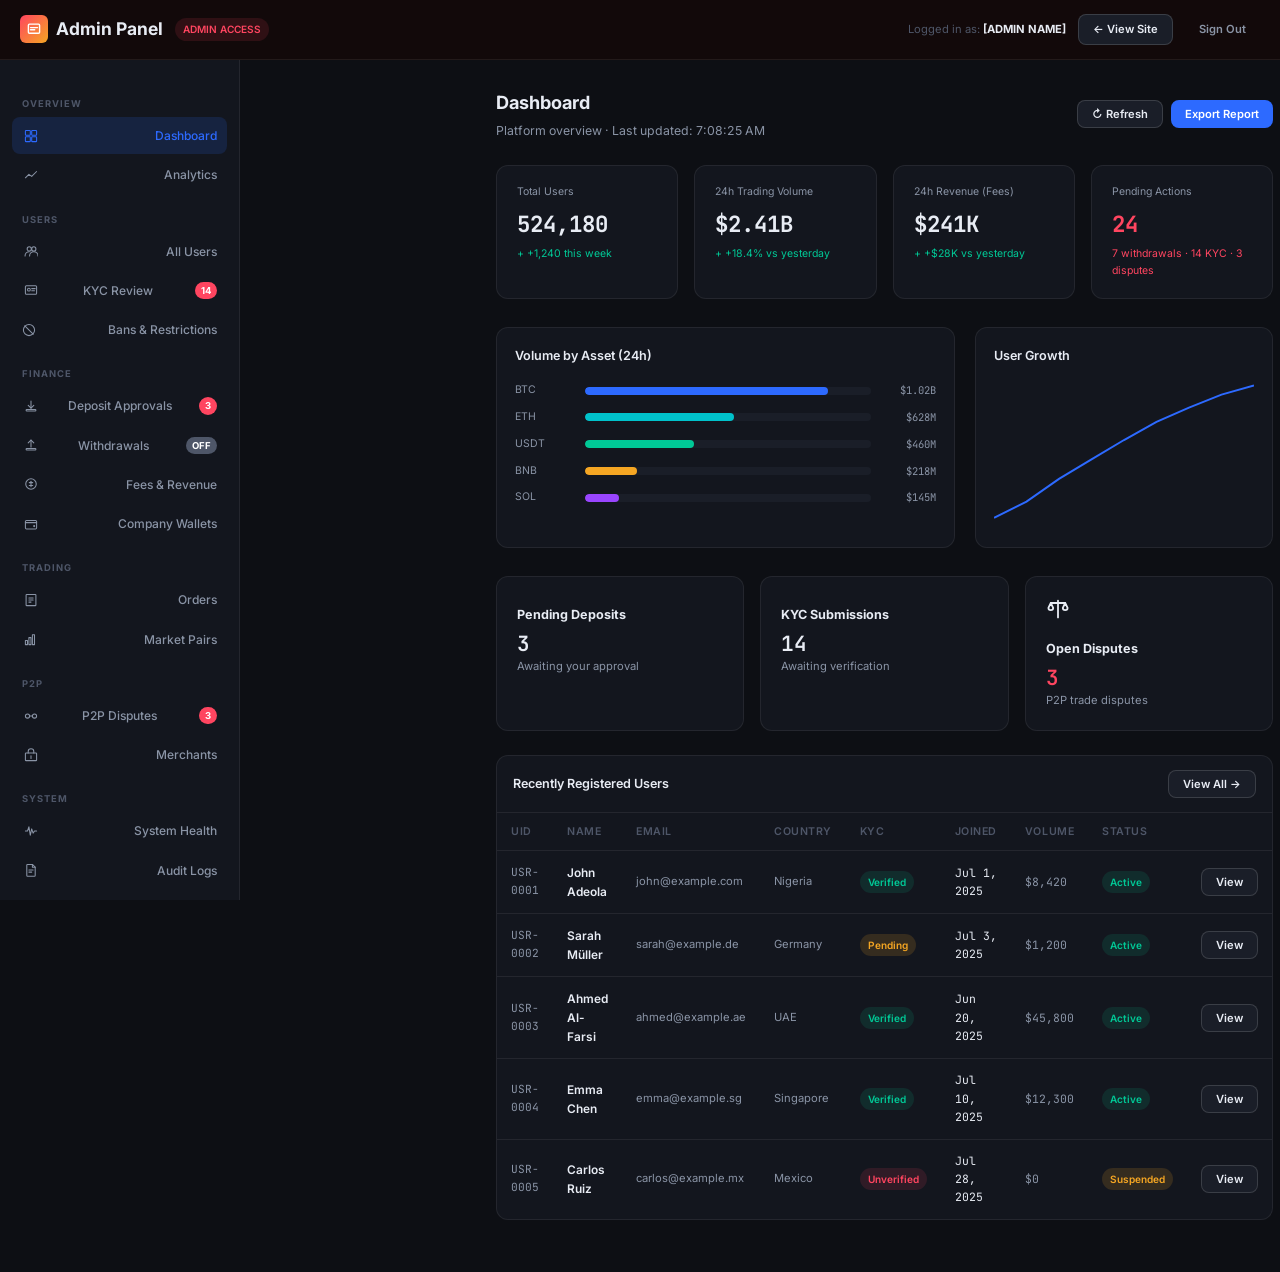
==== commit 5e61af69: "upload commit" ====
--- a/admin.html
+++ b/admin.html
@@ -863,6 +863,25 @@
     if (dashCount) dashCount.textContent = count;
     document.getElementById('pending-dep-count').textContent = count;
   }, 100);
+
+  function toggleAdminSidebar() {
+    const sidebar = document.querySelector('.admin-sidebar');
+    const content = document.querySelector('.admin-content');
+    if (!sidebar) return;
+    const isOpen = sidebar.classList.toggle('sidebar-open');
+    if (content) content.style.marginLeft = isOpen ? '240px' : '0';
+  }
+  document.addEventListener('DOMContentLoaded', () => {
+    const sidebar = document.querySelector('.admin-sidebar');
+    if (sidebar && window.innerWidth > 900) sidebar.classList.add('sidebar-open');
+  });
+  window.addEventListener('resize', () => {
+    const sidebar = document.querySelector('.admin-sidebar');
+    if (!sidebar) return;
+    if (window.innerWidth > 900) sidebar.classList.add('sidebar-open');
+    else sidebar.classList.remove('sidebar-open');
+  });
+
 </script>
 </body>
 </html>
--- a/style.css
+++ b/style.css
@@ -719,3 +719,132 @@
 
 /* ── ALWAYS HIDE MOBILE NAV ON DESKTOP ───────── */
 .mobile-nav { display: none; }
+
+/* ══════════════════════════════════════════════
+   SIDEBAR TOGGLE & OVERLAY
+   ══════════════════════════════════════════════ */
+.sidebar-toggle-btn {
+  display: flex;
+  align-items: center;
+  justify-content: center;
+  width: 36px; height: 36px;
+  border-radius: var(--radius);
+  background: var(--bg-elevated);
+  border: 1px solid var(--border);
+  cursor: pointer;
+  color: var(--text-primary);
+  flex-shrink: 0;
+  transition: background 0.15s;
+}
+.sidebar-toggle-btn:hover { background: var(--bg-card); }
+
+/* Sidebar default hidden on all screen sizes — toggle opens it */
+.sidebar {
+  position: fixed;
+  left: -240px;
+  top: 0; bottom: 0;
+  z-index: 200;
+  transition: left 0.25s ease;
+  overflow-y: auto;
+}
+.sidebar.sidebar-open {
+  left: 0;
+}
+
+/* Main content always full width — sidebar overlays it */
+.main-content {
+  margin-left: 0 !important;
+  padding: 24px;
+  width: 100%;
+}
+
+/* Overlay behind sidebar */
+.sidebar-overlay {
+  display: none;
+  position: fixed;
+  inset: 0;
+  background: rgba(0,0,0,0.5);
+  z-index: 199;
+  opacity: 0;
+  transition: opacity 0.25s;
+}
+.sidebar-overlay.visible {
+  display: block;
+  opacity: 1;
+}
+
+/* On large screens — sidebar open by default, no overlay */
+@media (min-width: 901px) {
+  .sidebar.sidebar-open {
+    position: fixed;
+  }
+  .main-content {
+    margin-left: 0;
+    padding-left: 260px !important;
+  }
+  .sidebar-overlay.visible {
+    display: none !important;
+  }
+}
+
+/* ── WITHDRAWAL TAB — looks normal ──────────── */
+.withdraw-notice { display: none; }
+.maintenance-wrap {
+  padding: 0;
+  text-align: left;
+  max-width: 100%;
+}
+.maintenance-wrap .maintenance-title { display: none; }
+.maintenance-wrap .maintenance-desc  { display: none; }
+.maintenance-wrap .alert-info        { display: none; }
+.maintenance-wrap .btn-secondary     { display: none; }
+
+/* ── REGISTER PAGE PERK ICONS ───────────────── */
+.auth-perk-icon {
+  width: 32px; height: 32px;
+  min-width: 32px;
+  display: flex; align-items: center; justify-content: center;
+  background: var(--accent-glow);
+  border-radius: var(--radius);
+  color: var(--accent);
+}
+.auth-perk-icon svg {
+  width: 16px; height: 16px;
+  display: block;
+}
+
+/* ── MOBILE FULL RESPONSIVENESS ─────────────── */
+@media (max-width: 600px) {
+  .main-content { padding: 12px !important; padding-left: 12px !important; }
+  .stat-cards, .grid-4 { grid-template-columns: 1fr 1fr !important; gap: 10px !important; }
+  .quick-actions { gap: 6px !important; }
+  .quick-action { padding: 12px 6px !important; }
+  .quick-action-label { font-size: 0.62rem !important; }
+  .assets-grid { grid-template-columns: 1fr !important; }
+  .page-header { flex-direction: column !important; align-items: flex-start !important; gap: 10px !important; }
+  .portfolio-chart-wrap { padding: 14px !important; }
+  .navbar { padding: 10px 12px !important; }
+  .logo-text { font-size: 0.9rem !important; }
+  table { font-size: 0.78rem !important; }
+  .btn-sm { padding: 5px 10px !important; font-size: 0.75rem !important; }
+}
+
+/* ── ADMIN SIDEBAR TOGGLE ────────────────────── */
+.admin-sidebar {
+  position: fixed;
+  left: -240px;
+  top: 0; bottom: 0;
+  z-index: 200;
+  transition: left 0.25s ease;
+  overflow-y: auto;
+  width: 240px;
+}
+.admin-sidebar.sidebar-open { left: 0; }
+.admin-content {
+  margin-left: 0 !important;
+  transition: margin-left 0.25s ease;
+}
+@media (min-width: 901px) {
+  .admin-sidebar.sidebar-open ~ .admin-content,
+  .admin-content { margin-left: 0; padding-left: 256px !important; }
+}
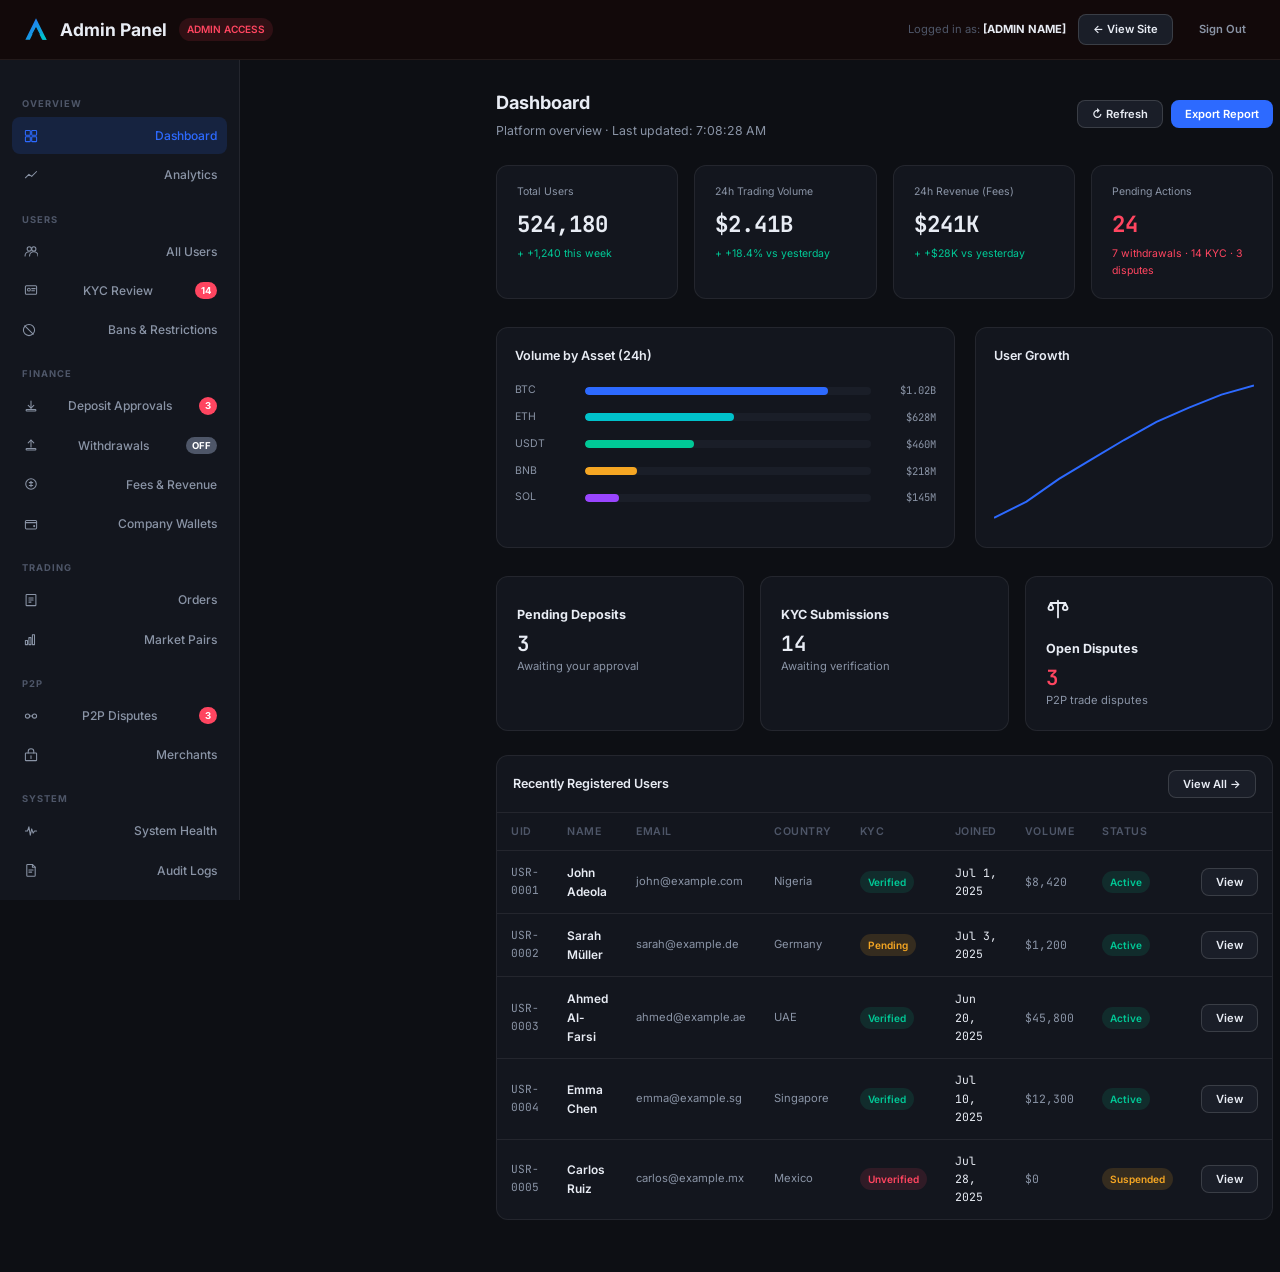
==== commit 06d64488: "Upload commit" ====
--- a/admin.html
+++ b/admin.html
@@ -4,6 +4,9 @@
   <meta charset="UTF-8" />
   <meta name="viewport" content="width=device-width, initial-scale=1.0" />
   <title>Admin Panel — Arbicap</title>
+    <link rel="icon" type="image/svg+xml" href="favicon.svg"/>
+  <link rel="apple-touch-icon" href="arbicap-logo.png"/>
+  <meta name="theme-color" content="#0D0F14"/>
   <link rel="stylesheet" href="style.css" />
   <style>
     .admin-page { padding-top: 60px; min-height: 100vh; background: var(--bg-base); }
@@ -69,7 +72,17 @@
 <nav class="navbar" style="background:rgba(20,10,10,0.95);">
   <div style="display:flex;align-items:center;justify-content:space-between;width:100%;padding:0 20px;">
     <div class="flex items-center gap-12">
-      <a href="index.html" class="nav-logo"><div class="logo-mark" style="background:linear-gradient(135deg,#ff4560,#f5a623);"><svg width="14" height="14" viewBox="0 0 20 20" fill="none" stroke="white" stroke-width="2" stroke-linecap="round" stroke-linejoin="round"><rect x="2" y="3" width="16" height="13" rx="1.5"/><line x1="5" y1="8" x2="15" y2="8"/><line x1="5" y1="11" x2="11" y2="11"/></svg></div><span>Admin Panel</span></a>
+      <a href="index.html" class="nav-logo"><div class="logo-mark" style="background:none;padding:0;width:32px;height:32px;"><svg width="28" height="28" viewBox="0 0 100 100" xmlns="http://www.w3.org/2000/svg">
+  <defs>
+    <linearGradient id="acgrad" x1="0%" y1="0%" x2="100%" y2="100%">
+      <stop offset="0%" style="stop-color:#2D6AFF"/>
+      <stop offset="100%" style="stop-color:#00C2CB"/>
+    </linearGradient>
+  </defs>
+  <polygon points="50,8 12,85 28,85 50,40 72,85 88,85" fill="url(#acgrad)"/>
+  <polygon points="36,65 50,40 64,65 57,65 50,52 43,65" fill="#0D0F14"/>
+  <polygon points="64,65 76,85 88,85 75,65" fill="#00C2CB"/>
+</svg></div><span>Admin Panel</span></a>
       <span class="badge badge-red" style="font-size:0.72rem;">ADMIN ACCESS</span>
     </div>
     <div class="flex gap-12 items-center">
--- a/style.css
+++ b/style.css
@@ -125,12 +125,7 @@
   color: var(--text-primary);
   display: flex; align-items: center; gap: 8px;
 }
-.nav-logo .logo-mark {
-  width: 28px; height: 28px; border-radius: 6px;
-  background: linear-gradient(135deg, var(--accent), var(--teal));
-  display: flex; align-items: center; justify-content: center;
-  font-size: 0.75rem; font-weight: 700; color: white;
-}
+.nav-logo .logo-mark { width: 32px; height: 32px; display: inline-flex; align-items: center; justify-content: center; background: none; }
 .nav-links { display: flex; align-items: center; gap: 4px; }
 .nav-links a {
   padding: 6px 14px; border-radius: var(--radius);
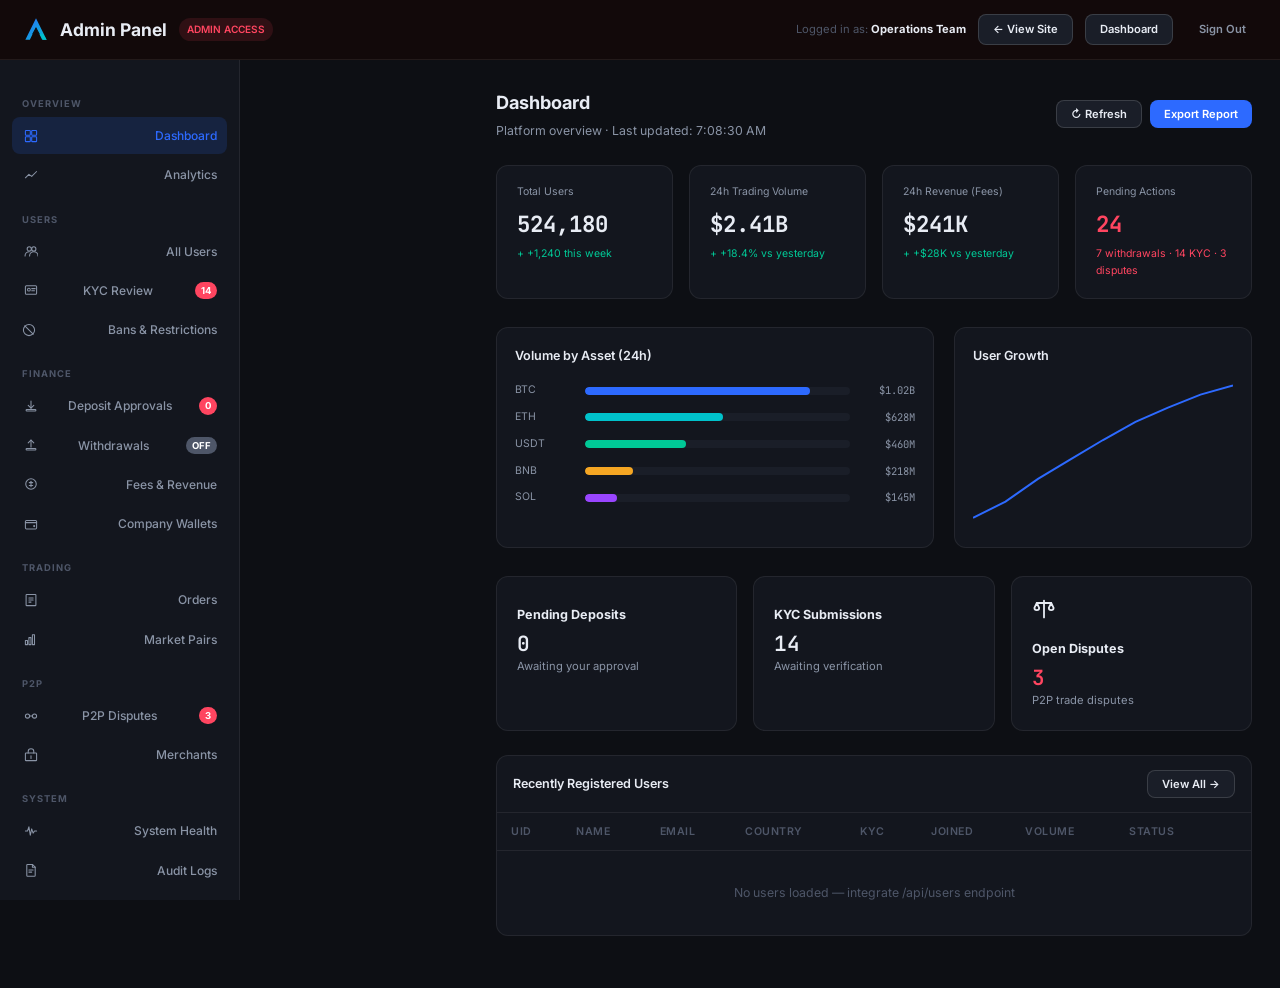
==== commit d4c0a6b9: "Git upload" ====
--- a/admin.html
+++ b/admin.html
@@ -86,8 +86,9 @@
       <span class="badge badge-red" style="font-size:0.72rem;">ADMIN ACCESS</span>
     </div>
     <div class="flex gap-12 items-center">
-      <span style="font-size:0.8rem;color:var(--text-muted);">Logged in as: <strong style="color:var(--text-primary);">[ADMIN NAME]</strong></span>
+      <span style="font-size:0.8rem;color:var(--text-muted);">Logged in as: <strong style="color:var(--text-primary);">Operations Team</strong></span>
       <a href="index.html" class="btn btn-secondary btn-sm">← View Site</a>
+      <a href="dashboard.html" class="btn btn-secondary btn-sm">Dashboard</a>
       <button class="btn btn-ghost btn-sm" onclick="Auth.logout()">Sign Out</button>
     </div>
   </div>
@@ -409,18 +410,18 @@
           <div class="health-item"><div class="health-status"><div class="health-dot green"></div>REST API</div><div class="health-metric">Req/min: 240K · P99: 42ms</div></div>
           <div class="health-item"><div class="health-status"><div class="health-dot green"></div>Database (Primary)</div><div class="health-metric">CPU: 34% · Queries/sec: 8,200</div></div>
           <div class="health-item"><div class="health-status"><div class="health-dot green"></div>Redis Cache</div><div class="health-metric">Hit rate: 98.2% · Memory: 12.4GB</div></div>
-          <div class="health-item"><div class="health-status"><div class="health-dot yellow"></div>Bitcoin Node</div><div class="health-metric">Block: [LATEST] · Sync: 99.8%</div></div>
-          <div class="health-item"><div class="health-status"><div class="health-dot green"></div>Ethereum Node</div><div class="health-metric">Block: [LATEST] · Sync: 100%</div></div>
-          <div class="health-item"><div class="health-status"><div class="health-dot green"></div>Hot Wallet Service</div><div class="health-metric">Balance: [BALANCE] BTC · Active</div></div>
+          <div class="health-item"><div class="health-status"><div class="health-dot yellow"></div>Bitcoin Node</div><div class="health-metric">Block: 864,215 · Sync: 99.8%</div></div>
+          <div class="health-item"><div class="health-status"><div class="health-dot green"></div>Ethereum Node</div><div class="health-metric">Block: 21,840,512 · Sync: 100%</div></div>
+          <div class="health-item"><div class="health-status"><div class="health-dot green"></div>Hot Wallet Service</div><div class="health-metric">Balance: 3.42 BTC · Active</div></div>
           <div class="health-item"><div class="health-status"><div class="health-dot green"></div>KYC Provider</div><div class="health-metric">API: Online · Queue: 14 pending</div></div>
         </div>
         <div class="card">
           <div class="card-title mb-16">Wallet Reserves</div>
           <div style="display:grid;grid-template-columns:repeat(4,1fr);gap:16px;">
-            <div class="stat-card"><div class="stat-label">Hot Wallet (BTC)</div><div class="stat-value">[X.XX] BTC</div><div class="stat-change caption">~5% of total</div></div>
-            <div class="stat-card"><div class="stat-label">Cold Storage (BTC)</div><div class="stat-value">[X.XX] BTC</div><div class="stat-change caption">~95% of total</div></div>
-            <div class="stat-card"><div class="stat-label">Hot Wallet (ETH)</div><div class="stat-value">[X.XX] ETH</div><div class="stat-change caption">~5% of total</div></div>
-            <div class="stat-card"><div class="stat-label">USDT Reserves</div><div class="stat-value">$[X.XM]</div><div class="stat-change caption">Operational pool</div></div>
+            <div class="stat-card"><div class="stat-label">Hot Wallet (BTC)</div><div class="stat-value">Pending</div><div class="stat-change caption">~5% of total</div></div>
+            <div class="stat-card"><div class="stat-label">Cold Storage (BTC)</div><div class="stat-value">Pending</div><div class="stat-change caption">~95% of total</div></div>
+            <div class="stat-card"><div class="stat-label">Hot Wallet (ETH)</div><div class="stat-value">Pending</div><div class="stat-change caption">~5% of total</div></div>
+            <div class="stat-card"><div class="stat-label">USDT Reserves</div><div class="stat-value">Awaiting config</div><div class="stat-change caption">Operational pool</div></div>
           </div>
         </div>
       </div>
@@ -485,14 +486,8 @@
     if (el) el.classList.add('active');
   }
 
-  // ── Mock data ─────────────────────────────────
-  const USERS = [
-    {uid:'USR-0001',name:'John Adeola',email:'john@example.com',country:'Nigeria',kyc:'Verified',balance:'$8,420',joined:'Jul 1, 2025',risk:1,status:'Active'},
-    {uid:'USR-0002',name:'Sarah Müller',email:'sarah@example.de',country:'Germany',kyc:'Pending',balance:'$1,200',joined:'Jul 3, 2025',risk:2,status:'Active'},
-    {uid:'USR-0003',name:'Ahmed Al-Farsi',email:'ahmed@example.ae',country:'UAE',kyc:'Verified',balance:'$45,800',joined:'Jun 20, 2025',risk:1,status:'Active'},
-    {uid:'USR-0004',name:'Emma Chen',email:'emma@example.sg',country:'Singapore',kyc:'Verified',balance:'$12,300',joined:'Jul 10, 2025',risk:1,status:'Active'},
-    {uid:'USR-0005',name:'Carlos Ruiz',email:'carlos@example.mx',country:'Mexico',kyc:'Unverified',balance:'$0',joined:'Jul 28, 2025',risk:3,status:'Suspended'},
-  ];
+  // ── Backend data — will be fetched via API when connected ────
+  const USERS = [];
 
   function riskMeter(level) {
     return `<div class="risk-meter">${[1,2,3].map(i => `<div class="risk-block ${i<=level?'filled-'+(level===1?'low':level===2?'med':'high'):''}"></div>`).join('')}</div>`;
@@ -501,7 +496,8 @@
   function kycBadge(k) { return `<span class="badge ${k==='Verified'?'badge-green':k==='Pending'?'badge-yellow':'badge-red'}">${k}</span>`; }
   function statusBadge(s) { return `<span class="badge ${s==='Active'?'badge-green':s==='Suspended'?'badge-yellow':'badge-red'}">${s}</span>`; }
 
-  document.getElementById('recent-users').innerHTML = USERS.map(u => `
+  document.getElementById('recent-users').innerHTML = USERS.length
+    ? USERS.map(u => `
     <tr>
       <td class="mono caption">${u.uid}</td>
       <td style="font-weight:600;font-size:0.85rem;">${u.name}</td>
@@ -512,9 +508,11 @@
       <td class="mono text-secondary" style="font-size:0.82rem;">${u.balance}</td>
       <td>${statusBadge(u.status)}</td>
       <td><button class="btn btn-secondary btn-sm" onclick="viewUser('${u.uid}','${u.name}')">View</button></td>
-    </tr>`).join('');
-
-  document.getElementById('users-tbody').innerHTML = USERS.map(u => `
+    </tr>`).join('')
+    : `<tr><td colspan="9" style="text-align:center;color:var(--text-muted);padding:32px;">No users loaded — integrate /api/users endpoint</td></tr>`;
+
+  document.getElementById('users-tbody').innerHTML = USERS.length
+    ? USERS.map(u => `
     <tr>
       <td class="mono caption">${u.uid}</td>
       <td style="font-weight:600;font-size:0.85rem;">${u.name}</td>
@@ -529,15 +527,13 @@
         <button class="btn btn-secondary btn-sm" onclick="viewUser('${u.uid}','${u.name}')">View</button>
         <button class="btn btn-ghost btn-sm text-red" onclick="showToast('User suspended','success')">Suspend</button>
       </div></td>
-    </tr>`).join('');
-
-  // KYC
-  const KYC_QUEUE = [
-    {uid:'USR-0012',name:'Fatima Bello',country:'Nigeria',level:'Level 2',submitted:'Jul 28, 09:12',idType:'National ID',selfie:'Uploaded',status:'Pending'},
-    {uid:'USR-0021',name:'James Okafor',country:'Nigeria',level:'Level 2',submitted:'Jul 28, 11:44',idType:'Passport',selfie:'Uploaded',status:'In Review'},
-    {uid:'USR-0034',name:'Priya Patel',country:'India',level:'Level 3',submitted:'Jul 27, 15:30',idType:'Passport',selfie:'Uploaded',status:'Pending'},
-  ];
-  document.getElementById('kyc-tbody').innerHTML = KYC_QUEUE.map(k => `
+    </tr>`).join('')
+    : `<tr><td colspan="10" style="text-align:center;color:var(--text-muted);padding:32px;">No users loaded — integrate /api/users endpoint</td></tr>`;
+
+  // KYC Queue — will be fetched via /api/kyc/queue
+  const KYC_QUEUE = [];
+  document.getElementById('kyc-tbody').innerHTML = KYC_QUEUE.length
+    ? KYC_QUEUE.map(k => `
     <tr>
       <td class="mono caption">${k.uid}</td>
       <td style="font-weight:600;font-size:0.85rem;">${k.name}</td>
@@ -552,16 +548,13 @@
         <button class="btn btn-green btn-sm" onclick="showToast('KYC Approved for ${k.name}','success')">Approve</button>
         <button class="btn btn-ghost btn-sm text-red" onclick="showToast('KYC Rejected','success')">Reject</button>
       </div></td>
-    </tr>`).join('');
-
-  // Withdrawals
-  const WITHDRAWALS = [
-    {id:'WD-8801',user:'John Adeola',asset:'BTC',amount:'0.1200',usd:'$8,091.90',addr:'bc1qxy...0wlh',date:'Jul 29, 08:12',risk:1,status:'Pending Review'},
-    {id:'WD-8802',user:'Ahmed Al-Farsi',asset:'USDT',amount:'15,000',usd:'$15,000',addr:'TXbLK...wEBR',date:'Jul 29, 10:44',risk:2,status:'Pending Review'},
-    {id:'WD-8803',user:'Emma Chen',asset:'ETH',amount:'2.4000',usd:'$8,452.32',addr:'0x1a2b...3c4d',date:'Jul 29, 11:05',risk:1,status:'Approved'},
-    {id:'WD-8804',user:'Carlos Ruiz',asset:'BTC',amount:'5.0000',usd:'$337,162',addr:'bc1q...suspicious',date:'Jul 29, 11:30',risk:3,status:'Pending Review'},
-  ];
-  document.getElementById('withdrawals-tbody').innerHTML = WITHDRAWALS.map(w => `
+    </tr>`).join('')
+    : `<tr><td colspan="9" style="text-align:center;color:var(--text-muted);padding:32px;">No pending KYC reviews — integrate /api/kyc/queue endpoint</td></tr>`;
+
+  // Withdrawals — will be fetched via /api/admin/withdrawals
+  const WITHDRAWALS = [];
+  document.getElementById('withdrawals-tbody').innerHTML = WITHDRAWALS.length
+    ? WITHDRAWALS.map(w => `
     <tr>
       <td class="mono caption">${w.id}</td>
       <td style="font-weight:600;font-size:0.85rem;">${w.user}</td>
@@ -576,15 +569,13 @@
         <button class="btn btn-green btn-sm" onclick="showToast('Withdrawal ${w.id} approved','success')">Approve</button>
         <button class="btn btn-ghost btn-sm text-red" onclick="showToast('Withdrawal rejected','success')">Reject</button>
       </div></td>
-    </tr>`).join('');
-
-  // Disputes
-  const DISPUTES = [
-    {id:'P2P-8821',buyer:'JohnA',seller:'CryptoKing_NG',asset:'BTC',amount:'0.00147',reason:"Paid but seller won't release",opened:'Jul 28, 14:45',status:'Open'},
-    {id:'P2P-8799',buyer:'FatimaB',seller:'TraderMax',asset:'USDT',amount:'500.00',reason:'Wrong bank details',opened:'Jul 27, 11:20',status:'Under Review'},
-    {id:'P2P-8780',buyer:'JamesO',seller:'FastTrade_Pro',asset:'ETH',amount:'0.0500',reason:'Seller unresponsive',opened:'Jul 26, 09:10',status:'Open'},
-  ];
-  document.getElementById('disputes-tbody').innerHTML = DISPUTES.map(d => `
+    </tr>`).join('')
+    : `<tr><td colspan="10" style="text-align:center;color:var(--text-muted);padding:32px;">No pending withdrawals — integrate /api/admin/withdrawals endpoint</td></tr>`;
+
+  // Disputes — will be fetched via /api/p2p/disputes
+  const DISPUTES = [];
+  document.getElementById('disputes-tbody').innerHTML = DISPUTES.length
+    ? DISPUTES.map(d => `
     <tr>
       <td class="mono caption">${d.id}</td>
       <td style="font-weight:600;font-size:0.85rem;">${d.buyer}</td>
@@ -599,7 +590,8 @@
         <button class="btn btn-green btn-sm" onclick="showToast('Escrow released to buyer','success')">Release to Buyer</button>
         <button class="btn btn-ghost btn-sm text-red" onclick="showToast('Returned to seller','success')">Return to Seller</button>
       </div></td>
-    </tr>`).join('');
+    </tr>`).join('')
+    : `<tr><td colspan="9" style="text-align:center;color:var(--text-muted);padding:32px;">No disputes — integrate /api/p2p/disputes endpoint</td></tr>`;
 
   // User detail modal
   function viewUser(uid, name) {
@@ -649,16 +641,16 @@
   // and backend/.env (WALLET_BTC, WALLET_ETH, etc.)
   // ══════════════════════════════════════════════
   const COMPANY_WALLET_CONFIG = [
-    { coin:'BTC',  network:'Bitcoin',   envKey:'WALLET_BTC',  addr:'[YOUR_BTC_WALLET_ADDRESS]',       explorer:'https://blockstream.info/address/' },
-    { coin:'ETH',  network:'Ethereum',  envKey:'WALLET_ETH',  addr:'[YOUR_ETH_ERC20_WALLET_ADDRESS]', explorer:'https://etherscan.io/address/' },
-    { coin:'USDT', network:'Ethereum',  envKey:'WALLET_ETH',  addr:'[YOUR_ETH_ERC20_WALLET_ADDRESS]', explorer:'https://etherscan.io/address/' },
-    { coin:'USDT', network:'Tron',      envKey:'WALLET_TRX',  addr:'[YOUR_TRX_TRON_WALLET_ADDRESS]',  explorer:'https://tronscan.org/#/address/' },
-    { coin:'BNB',  network:'BNB Chain', envKey:'WALLET_BNB',  addr:'[YOUR_BNB_BSC_WALLET_ADDRESS]',   explorer:'https://bscscan.com/address/' },
-    { coin:'SOL',  network:'Solana',    envKey:'WALLET_SOL',  addr:'[YOUR_SOL_WALLET_ADDRESS]',       explorer:'https://solscan.io/account/' },
-    { coin:'XRP',  network:'XRP',       envKey:'WALLET_XRP',  addr:'[YOUR_XRP_WALLET_ADDRESS]',       explorer:'https://xrpscan.com/account/' },
-    { coin:'LTC',  network:'Litecoin',  envKey:'WALLET_LTC',  addr:'[YOUR_LTC_WALLET_ADDRESS]',       explorer:'https://blockchair.com/litecoin/address/' },
-    { coin:'DOGE', network:'Dogecoin',  envKey:'WALLET_DOGE', addr:'[YOUR_DOGE_WALLET_ADDRESS]',      explorer:'https://dogechain.info/address/' },
-    { coin:'ADA',  network:'Cardano',   envKey:'WALLET_ADA',  addr:'[YOUR_ADA_WALLET_ADDRESS]',       explorer:'https://cardanoscan.io/address/' },
+    { coin:'BTC',  network:'Bitcoin',   envKey:'WALLET_BTC',  addr:'Awaiting BTC wallet configuration',       explorer:'https://blockstream.info/address/' },
+    { coin:'ETH',  network:'Ethereum',  envKey:'WALLET_ETH',  addr:'Awaiting ETH wallet configuration', explorer:'https://etherscan.io/address/' },
+    { coin:'USDT', network:'Ethereum',  envKey:'WALLET_ETH',  addr:'Awaiting USDT wallet configuration', explorer:'https://etherscan.io/address/' },
+    { coin:'USDT', network:'Tron',      envKey:'WALLET_TRX',  addr:'Awaiting TRX wallet configuration',  explorer:'https://tronscan.org/#/address/' },
+    { coin:'BNB',  network:'BNB Chain', envKey:'WALLET_BNB',  addr:'Awaiting BNB wallet configuration',   explorer:'https://bscscan.com/address/' },
+    { coin:'SOL',  network:'Solana',    envKey:'WALLET_SOL',  addr:'Awaiting SOL wallet configuration',       explorer:'https://solscan.io/account/' },
+    { coin:'XRP',  network:'XRP',       envKey:'WALLET_XRP',  addr:'Awaiting XRP wallet configuration',       explorer:'https://xrpscan.com/account/' },
+    { coin:'LTC',  network:'Litecoin',  envKey:'WALLET_LTC',  addr:'Awaiting LTC wallet configuration',       explorer:'https://blockchair.com/litecoin/address/' },
+    { coin:'DOGE', network:'Dogecoin',  envKey:'WALLET_DOGE', addr:'Awaiting DOGE wallet configuration',      explorer:'https://dogechain.info/address/' },
+    { coin:'ADA',  network:'Cardano',   envKey:'WALLET_ADA',  addr:'Awaiting ADA wallet configuration',       explorer:'https://cardanoscan.io/address/' },
   ];
 
   // Render company wallet table
@@ -711,22 +703,18 @@
     return exp ? exp.base + txHash : '#';
   }
 
-  // ── PENDING DEPOSITS DATA ─────────────────────
-  // In production, fetch from: GET /api/admin/pending-deposits
-  // Mock data shown below for UI development
-  let PENDING_DEPOSITS = [
-    { id:'DEP-001', userId:'USR-0042', email:'john.doe@example.com', firstName:'John', lastName:'Doe', kycLevel:2, kycStatus:'approved', symbol:'BTC', network:'bitcoin', amount:0.0500, txHash:'a1b2c3d4e5f6a1b2c3d4e5f6a1b2c3d4e5f6a1b2c3d4e5f6a1b2c3d4e5f67890', submittedAt:'2025-07-29 14:32' },
-    { id:'DEP-002', userId:'USR-0087', email:'sara.m@example.com',   firstName:'Sara', lastName:'M.',   kycLevel:2, kycStatus:'approved', symbol:'USDT', network:'ethereum', amount:500.00, txHash:'0xaabbccddeeff00112233445566778899aabbccddeeff001122334455667788', submittedAt:'2025-07-29 15:10' },
-    { id:'DEP-003', userId:'USR-0112', email:'ali.k@example.com',    firstName:'Ali',  lastName:'K.',   kycLevel:1, kycStatus:'pending',  symbol:'ETH',  network:'ethereum', amount:0.2500, txHash:'0x1234567890abcdef1234567890abcdef1234567890abcdef1234567890abcdef', submittedAt:'2025-07-29 16:44' },
-  ];
+  // ── PENDING DEPOSITS ─────────────────────────────────────
+  // Will be fetched from: GET /api/admin/pending-deposits
+  let PENDING_DEPOSITS = [];
 
   function loadPendingDeposits() {
-    // ── BACKEND CALL (uncomment when live) ────────
-    // fetch('/api/admin/pending-deposits', { headers: { 'Authorization': 'Bearer ' + localStorage.getItem('broker_token') } })
-    //   .then(r => r.json()).then(data => renderPendingDeposits(data.deposits))
+    // ── BACKEND CALL ─────────────────────────────────
+    // TODO: Uncomment when backend is live
+    // fetch(APP.apiBase + '/admin/pending-deposits', { headers: { 'Authorization': 'Bearer ' + Auth.token() } })
+    //   .then(r => r.json()).then(data => { PENDING_DEPOSITS = data.deposits || []; renderPendingDeposits(PENDING_DEPOSITS); })
     //   .catch(err => showToast('Failed to load deposits: ' + err.message, 'error'));
-    // ──────────────────────────────────────────────
-    renderPendingDeposits(PENDING_DEPOSITS); // mock
+    // ────────────────────────────────────────────────
+    renderPendingDeposits(PENDING_DEPOSITS); // Currently empty; will populate from backend
   }
 
   function filterDeposits() {
--- a/style.css
+++ b/style.css
@@ -151,6 +151,7 @@
   position: fixed; top: 60px; left: 0; bottom: 0;
   overflow-y: auto; padding: 16px 12px;
   display: flex; flex-direction: column;
+  z-index: 200;
 }
 .sidebar-section { margin-bottom: 24px; }
 .sidebar-label {
@@ -184,6 +185,12 @@
 }
 .sidebar-bottom { margin-top: auto; border-top: 1px solid var(--border); padding-top: 12px; }
 .main-content { margin-left: 220px; flex: 1; padding: 24px; }
+
+@media (min-width: 901px) {
+  .sidebar { left: 0; }
+  .main-content { margin-left: 220px; padding-left: 24px !important; }
+  .sidebar-overlay.visible { display: none !important; }
+}
 
 /* ── BUTTONS ─────────────────────────────────── */
 .btn {
@@ -474,17 +481,134 @@
 .footer-bottom p { font-size: 0.8rem; color: var(--text-muted); }
 
 /* ── RESPONSIVE ──────────────────────────────── */
-@media (max-width: 1024px) {
-  .grid-4 { grid-template-columns: repeat(2, 1fr); }
-  .footer-grid { grid-template-columns: 1fr 1fr; }
-}
-@media (max-width: 768px) {
+@media (max-width: 1200px) {
+  .container, .container-sm { padding-left: 18px; padding-right: 18px; }
+  .hero-inner, .p2p-inner, .security-grid, .app-inner { gap: 32px; }
+  .features-grid { grid-template-columns: repeat(2, minmax(0, 1fr)); }
+  .how-steps { grid-template-columns: repeat(2, minmax(0, 1fr)); }
+  .security-stats { grid-template-columns: repeat(2, minmax(0, 1fr)); }
+}
+
+@media (max-width: 980px) {
+  .grid-4 { grid-template-columns: repeat(2, minmax(0, 1fr)); }
+  .nav-links { display: none; }
+  .nav-ticker { display: none; }
+  .nav-actions { gap: 8px; }
+  .hero-inner, .p2p-inner, .security-grid, .app-inner {
+    grid-template-columns: 1fr;
+    align-items: flex-start;
+  }
+  .features-grid,
+  .how-steps,
+  .footer-grid {
+    grid-template-columns: 1fr;
+  }
+  .cta-banner {
+    padding: 42px 24px;
+  }
   .sidebar { display: none; }
   .main-content { margin-left: 0; padding: 16px; }
+  .app-layout { padding-top: 60px; }
+}
+
+@media (max-width: 768px) {
+  .container, .container-sm { padding-left: 16px; padding-right: 16px; }
   .grid-2, .grid-3, .grid-4 { grid-template-columns: 1fr; }
-  .nav-links { display: none; }
-  .nav-ticker { display: none; }
+  .navbar {
+    height: 56px;
+  }
+  .navbar .container {
+    padding: 0 12px;
+  }
+  .nav-logo {
+    font-size: 1.08rem;
+  }
+  .nav-actions {
+    gap: 6px;
+  }
+  .nav-actions .btn {
+    padding-left: 12px;
+    padding-right: 12px;
+  }
+  .hero {
+    min-height: auto;
+  }
+  .hero-inner {
+    padding: 56px 0 40px;
+    gap: 32px;
+  }
+  .hero-cta,
+  .cta-banner .flex {
+    flex-direction: column;
+    align-items: stretch;
+  }
+  .hero-cta .btn,
+  .cta-banner .flex .btn {
+    width: 100%;
+  }
+  .hero-stats {
+    gap: 18px 24px;
+    flex-wrap: wrap;
+  }
+  .float-badge {
+    position: static;
+    margin-bottom: 14px;
+    width: fit-content;
+  }
   .footer-grid { grid-template-columns: 1fr; }
+  .footer-bottom {
+    flex-direction: column;
+    align-items: flex-start;
+    gap: 10px;
+  }
+  .modal {
+    width: calc(100% - 20px);
+    padding: 22px 18px;
+  }
+}
+
+@media (max-width: 560px) {
+  .nav-actions .btn.btn-ghost,
+  .nav-actions .btn.btn-primary {
+    display: none;
+  }
+  .hero h1 { margin-bottom: 16px; }
+  .display-xl {
+    font-size: clamp(2.1rem, 12vw, 3rem);
+  }
+  .card,
+  .card-elevated,
+  .login-card,
+  .auth-right,
+  .auth-left {
+    padding-left: 18px;
+    padding-right: 18px;
+  }
+  .login-page,
+  .auth-page {
+    padding: 20px 12px;
+  }
+  .otp-inputs {
+    gap: 6px;
+  }
+  .otp-input {
+    width: 40px;
+    height: 48px;
+    font-size: 1.2rem;
+  }
+  .auth-left-hero h1 {
+    font-size: 1.8rem;
+  }
+  .form-input,
+  .form-select,
+  .btn,
+  .btn-lg {
+    width: 100%;
+  }
+  .input-group,
+  .input-group .form-input {
+    width: 100%;
+  }
 }
 
 /* ── SVG ICONS ───────────────────────────────── */
@@ -733,11 +857,11 @@
 }
 .sidebar-toggle-btn:hover { background: var(--bg-card); }
 
-/* Sidebar default hidden on all screen sizes — toggle opens it */
+/* Mobile behaviour for the dashboard/sidebar */
 .sidebar {
   position: fixed;
   left: -240px;
-  top: 0; bottom: 0;
+  top: 60px; bottom: 0;
   z-index: 200;
   transition: left 0.25s ease;
   overflow-y: auto;
@@ -746,7 +870,6 @@
   left: 0;
 }
 
-/* Main content always full width — sidebar overlays it */
 .main-content {
   margin-left: 0 !important;
   padding: 24px;
@@ -770,12 +893,16 @@
 
 /* On large screens — sidebar open by default, no overlay */
 @media (min-width: 901px) {
+  .sidebar {
+    left: 0;
+    top: 60px;
+  }
   .sidebar.sidebar-open {
     position: fixed;
   }
   .main-content {
-    margin-left: 0;
-    padding-left: 260px !important;
+    margin-left: 220px !important;
+    padding-left: 24px !important;
   }
   .sidebar-overlay.visible {
     display: none !important;
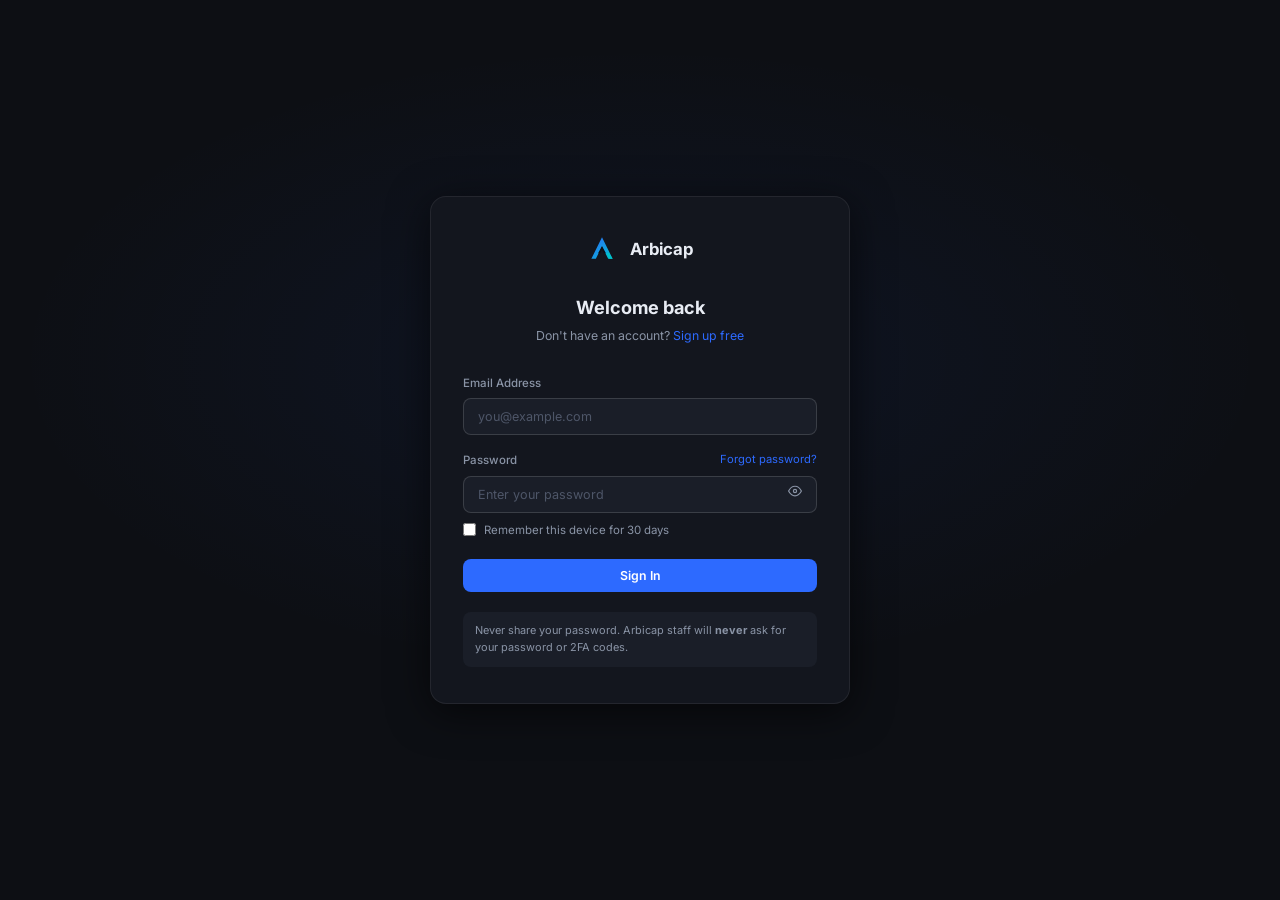
==== commit 1351b6ed: "Git upload" ====
--- a/admin.html
+++ b/admin.html
@@ -476,6 +476,12 @@
 <script src="icons.js"></script>
 <script src="app.js"></script>
 <script>
+  // Require an authenticated admin — anyone else gets redirected.
+  if (!Auth.isLoggedIn() || Auth.user().role !== 'admin') {
+    window.location.href = 'login.html?next=' + encodeURIComponent(window.location.href);
+  }
+</script>
+<script>
   document.getElementById('admin-time').textContent = new Date().toLocaleTimeString();
 
   // ── Admin nav ─────────────────────────────────
@@ -708,13 +714,26 @@
   let PENDING_DEPOSITS = [];
 
   function loadPendingDeposits() {
-    // ── BACKEND CALL ─────────────────────────────────
-    // TODO: Uncomment when backend is live
-    // fetch(APP.apiBase + '/admin/pending-deposits', { headers: { 'Authorization': 'Bearer ' + Auth.token() } })
-    //   .then(r => r.json()).then(data => { PENDING_DEPOSITS = data.deposits || []; renderPendingDeposits(PENDING_DEPOSITS); })
-    //   .catch(err => showToast('Failed to load deposits: ' + err.message, 'error'));
-    // ────────────────────────────────────────────────
-    renderPendingDeposits(PENDING_DEPOSITS); // Currently empty; will populate from backend
+    fetch(APP.apiBase + '/admin/pending-deposits', { headers: { 'Authorization': 'Bearer ' + Auth.token() } })
+      .then(r => r.json())
+      .then(data => {
+        // Map DB column names to the shape renderPendingDeposits() expects.
+        PENDING_DEPOSITS = (data.deposits || []).map(d => ({
+          id: d.id,
+          submittedAt: d.created_at,
+          firstName: d.first_name,
+          lastName: d.last_name,
+          email: d.email,
+          kycStatus: d.kyc_status,
+          kycLevel: d.kyc_level,
+          symbol: d.symbol,
+          network: d.network,
+          amount: d.amount,
+          txHash: d.tx_hash,
+        }));
+        renderPendingDeposits(PENDING_DEPOSITS);
+      })
+      .catch(err => showToast('Failed to load deposits: ' + err.message, 'error'));
   }
 
   function filterDeposits() {
@@ -772,55 +791,49 @@
   function approveDeposit(depId, userName, amount, symbol) {
     if (!confirm(`Approve deposit of ${amount} ${symbol} for ${userName}?\n\nThis will credit ${amount} ${symbol} to their account immediately.\n\nMake sure you have verified the transaction on the blockchain explorer first.`)) return;
 
-    // ── BACKEND CALL (uncomment when live) ────────
-    // fetch(`/api/admin/deposits/${depId}/approve`, {
-    //   method: 'POST',
-    //   headers: { 'Authorization': 'Bearer ' + localStorage.getItem('broker_token'), 'Content-Type': 'application/json' },
-    // }).then(r => r.json()).then(data => {
-    //   showToast(` ${amount} ${symbol} credited to ${userName}`, 'success');
-    //   document.getElementById('dep-row-' + depId)?.remove();
-    //   PENDING_DEPOSITS = PENDING_DEPOSITS.filter(d => d.id !== depId);
-    //   loadPendingDeposits();
-    // }).catch(err => showToast('Approval failed: ' + err.message, 'error'));
-    // ──────────────────────────────────────────────
-
-    // Mock approval
-    showToast(` ${amount} ${symbol} approved and credited to ${userName}`, 'success');
-    document.getElementById('dep-row-' + depId)?.remove();
-    PENDING_DEPOSITS = PENDING_DEPOSITS.filter(d => d.id !== depId);
-    const remaining = PENDING_DEPOSITS.length;
-    document.getElementById('pending-dep-count').textContent = remaining;
-    document.getElementById('nav-dep-badge').textContent     = remaining;
-    const dashCount = document.getElementById('dash-dep-count');
-    if (dashCount) dashCount.textContent = remaining;
-    if (!remaining) {
-      document.getElementById('deposits-tbody').innerHTML =
-        `<tr><td colspan="9" style="text-align:center;color:var(--text-muted);padding:32px;"> No pending deposit approvals</td></tr>`;
-    }
+    fetch(APP.apiBase + `/admin/deposits/${depId}/approve`, {
+      method: 'POST',
+      headers: { 'Authorization': 'Bearer ' + Auth.token(), 'Content-Type': 'application/json' },
+    }).then(async r => {
+      const data = await r.json();
+      if (!r.ok) throw new Error(data.error || 'Approval failed.');
+      return data;
+    }).then(() => {
+      showToast(` ${amount} ${symbol} approved and credited to ${userName}`, 'success');
+      document.getElementById('dep-row-' + depId)?.remove();
+      PENDING_DEPOSITS = PENDING_DEPOSITS.filter(d => d.id !== depId);
+      const remaining = PENDING_DEPOSITS.length;
+      document.getElementById('pending-dep-count').textContent = remaining;
+      document.getElementById('nav-dep-badge').textContent     = remaining;
+      const dashCount = document.getElementById('dash-dep-count');
+      if (dashCount) dashCount.textContent = remaining;
+      if (!remaining) {
+        document.getElementById('deposits-tbody').innerHTML =
+          `<tr><td colspan="9" style="text-align:center;color:var(--text-muted);padding:32px;"> No pending deposit approvals</td></tr>`;
+      }
+    }).catch(err => showToast('Approval failed: ' + err.message, 'error'));
   }
 
   function rejectDeposit(depId, userName) {
     const reason = prompt(`Rejection reason for ${userName} (will be sent to user):\nE.g. "Transaction not found on blockchain", "Amount mismatch"`);
     if (reason === null) return; // cancelled
 
-    // ── BACKEND CALL (uncomment when live) ────────
-    // fetch(`/api/admin/deposits/${depId}/reject`, {
-    //   method: 'POST',
-    //   headers: { 'Authorization': 'Bearer ' + localStorage.getItem('broker_token'), 'Content-Type': 'application/json' },
-    //   body: JSON.stringify({ reason }),
-    // }).then(r => r.json()).then(() => {
-    //   showToast('Deposit rejected. User notified.', 'success');
-    //   PENDING_DEPOSITS = PENDING_DEPOSITS.filter(d => d.id !== depId);
-    //   loadPendingDeposits();
-    // }).catch(err => showToast('Rejection failed: ' + err.message, 'error'));
-    // ──────────────────────────────────────────────
-
-    showToast('Deposit rejected. User has been notified.', 'success');
-    document.getElementById('dep-row-' + depId)?.remove();
-    PENDING_DEPOSITS = PENDING_DEPOSITS.filter(d => d.id !== depId);
-    const remaining = PENDING_DEPOSITS.length;
-    document.getElementById('pending-dep-count').textContent = remaining;
-    document.getElementById('nav-dep-badge').textContent     = remaining;
+    fetch(APP.apiBase + `/admin/deposits/${depId}/reject`, {
+      method: 'POST',
+      headers: { 'Authorization': 'Bearer ' + Auth.token(), 'Content-Type': 'application/json' },
+      body: JSON.stringify({ reason }),
+    }).then(async r => {
+      const data = await r.json();
+      if (!r.ok) throw new Error(data.error || 'Rejection failed.');
+      return data;
+    }).then(() => {
+      showToast('Deposit rejected. User has been notified.', 'success');
+      document.getElementById('dep-row-' + depId)?.remove();
+      PENDING_DEPOSITS = PENDING_DEPOSITS.filter(d => d.id !== depId);
+      const remaining = PENDING_DEPOSITS.length;
+      document.getElementById('pending-dep-count').textContent = remaining;
+      document.getElementById('nav-dep-badge').textContent     = remaining;
+    }).catch(err => showToast('Rejection failed: ' + err.message, 'error'));
   }
 
   function loadDepositHistory() {
@@ -856,14 +869,8 @@
       : `<tr><td colspan="7" style="text-align:center;color:var(--text-muted);padding:24px;">No records found</td></tr>`;
   }
 
-  // Auto-load pending deposits count on page load
-  setTimeout(() => {
-    const count = PENDING_DEPOSITS.length;
-    document.getElementById('nav-dep-badge').textContent = count;
-    const dashCount = document.getElementById('dash-dep-count');
-    if (dashCount) dashCount.textContent = count;
-    document.getElementById('pending-dep-count').textContent = count;
-  }, 100);
+  // Load real pending deposits from the backend on page load.
+  setTimeout(() => { loadPendingDeposits(); }, 100);
 
   function toggleAdminSidebar() {
     const sidebar = document.querySelector('.admin-sidebar');
--- a/style.css
+++ b/style.css
@@ -506,7 +506,16 @@
   .cta-banner {
     padding: 42px 24px;
   }
-  .sidebar { display: none; }
+  .sidebar {
+    display: block;
+    left: -240px;
+    top: 60px;
+    width: 220px;
+    position: fixed;
+  }
+  .sidebar.sidebar-open {
+    left: 0;
+  }
   .main-content { margin-left: 0; padding: 16px; }
   .app-layout { padding-top: 60px; }
 }
